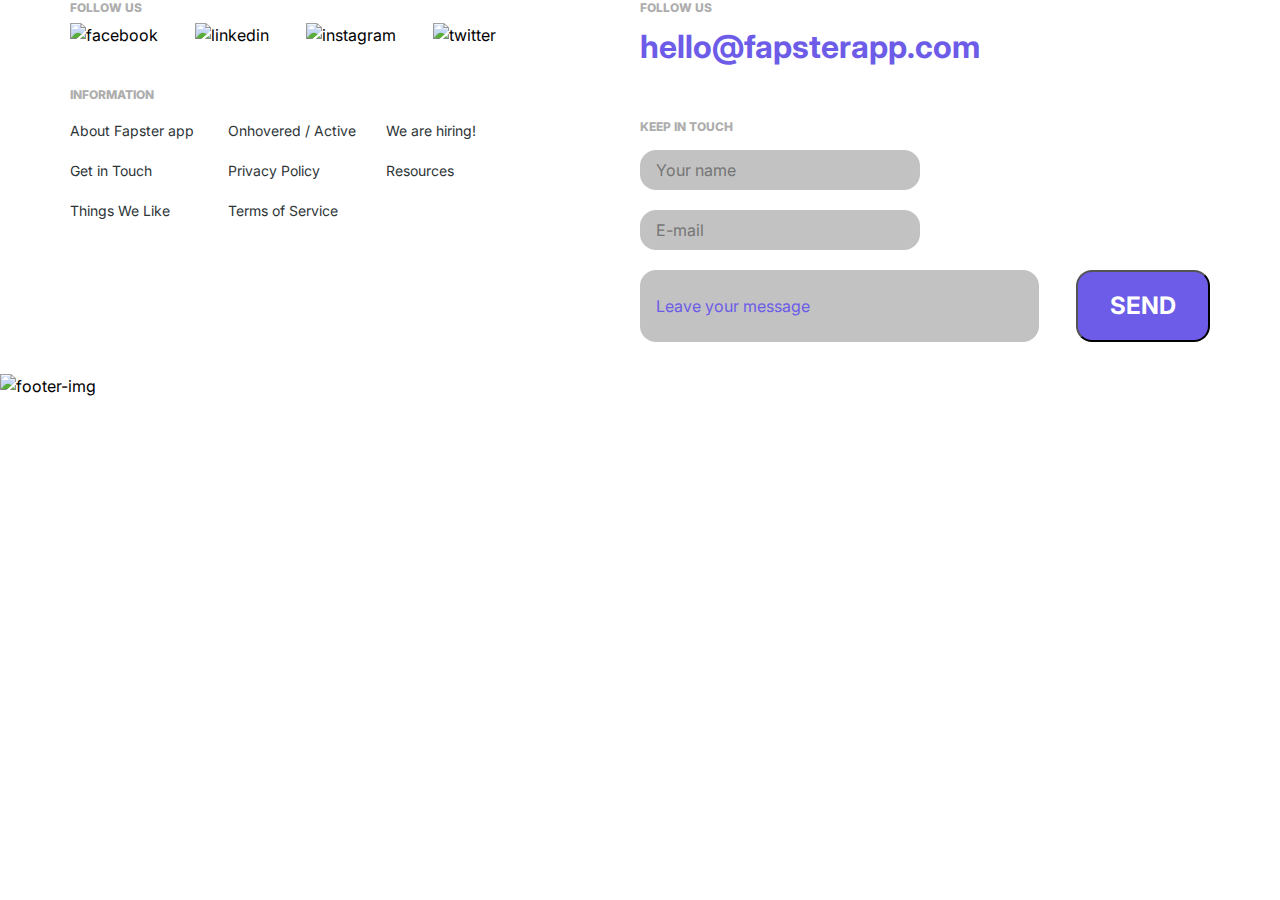
==== index.html @ a00d0e3d "1v-footer" ====
<!DOCTYPE html>
<html lang="en">
<head>
    <link rel="stylesheet" href="./css/style.css">
    <link rel="stylesheet" href="./css/media.css">

    <meta charset="UTF-8">
    <meta http-equiv="X-UA-Compatible" content="IE=edge">
    <meta name="viewport" content="width=device-width, initial-scale=1.0">
    <title>Grid</title>
</head>
<body>
  

    <footer class="footer">
        <div class="container">
            <div class="footer__inner">
                <div class="footer-left">
                    <h3 class="footer-left__title footer-title">follow us</h3>
                    <ul class="footer-left__social-list social-list">
                        <li class="social-list__item">
                            <a href="#" class="social-link">
                                <img src="./img/facebook-foot.png" alt="facebook" class="social-img">
                            </a>
                        </li>
                        <li class="social-list__item">
                            <a href="#" class="social-link">
                                <img src="./img/linkedin-foot.png" alt="linkedin" class="social-img">
                            </a>
                        </li>
                        <li class="social-list__item">
                            <a href="#" class="social-link">
                                <img src="./img/instagram-foot.png" alt="instagram" class="social-img">
                            </a>
                        </li>
                        <li class="social-list__item">
                            <a href="#" class="social-link">
                                <img src="./img/twitter-foot.png" alt="twitter" class="social-img">
                            </a>
                        </li>
                    </ul>
                    <div class="footer-info">
                        <div class="footer-info__title footer-title">information</div>
                        <ul class="footer-info__list info-list">
                            <li class="info-list__item">
                                <a href="" class="info-item__link info-link1">About Fapster app</a>
                            </li>
                            <li class="info-list__item">
                                <a href="#" class="info-item__link info-link2">Onhovered / Active</a>
                            </li>
                            <li class="info-list__item">
                                <a href="#" class="info-item__link info-link3">We are hiring!</a>
                            </li>
                            <li class="info-list__item">
                                <a href="#" class="info-item__link info-link4">Get in Touch</a>
                            </li>
                            <li class="info-list__item">
                                <a href="#" class="info-item__link info-link5">Privacy Policy</a>
                            </li>
                            <li class="info-list__item">
                                <a href="#" class="info-item__link info-link6">Resources</a>
                            </li>
                            <li class="info-list__item">
                                <a href="#" class="info-item__link info-link7">Things We Like</a>
                            </li>
                            <li class="info-list__item">
                                <a href="#" class="info-item__link info-link8">Terms of Service</a>
                            </li>
                        </ul>
                    </div>
                </div>
                <div class="footer-right">
                    <h3 class="footer-right__title footer-title">follow us</h3>
                    <a href="mailto:hello@fapsterapp.com" class="footer-right__link">hello@fapsterapp.com</a>
                    <h3 class="form-title footer-title">keep in touch</h3>
                    <form action="" class="footer-form">
                        <input placeholder="Your name" type="text" name="name-form" id="name-form">
                        <input placeholder="E-mail" type="email" name="email-form" id="email-form">
                        <input class="footer-form__message" placeholder="Leave your message" type="text"
                            name="message-form" id="message-form">
                        <button class="footer-form__btn" type="submit">Send</button>
                    </form>
                </div>
            </div>
        </div>
        <img src="./img/footer-dec.png" alt="footer-img" class="footer-dec">
    </footer>
</body>
</html>
---- css/style.css ----
@import url("../css/normalize.css");
@import url("https://fonts.googleapis.com/css2?family=Inter:wght@400;700;900&display=swap");
@import url("../css/media.css");
input, input:active, input:hover, input:focus {
  background-color: #C2C2C2;
  border: none;
  outline: 0;
  outline-offset: 0;
}

a {
  text-decoration: none;
  color: inherit;
}

body {
  font-family: "Inter", sans-serif;
}

.container {
  max-width: 1170px;
  padding: 0 15px;
  margin: 0 auto;
}

.footer__inner {
  display: flex;
  justify-content: space-between;
}

.footer-title {
  font-weight: 800;
  font-size: 12px;
  line-height: 15px;
  color: #adadad;
  text-transform: uppercase;
  margin-bottom: 8px;
}

.social-list {
  display: flex;
  align-items: center;
  gap: 37px;
}

.footer-info__title {
  margin-top: 40px;
  margin-bottom: 16px;
}

.info-item__link {
  font-weight: 400;
  font-size: 14px;
  line-height: 24px;
  color: #2d3436;
  transition: all 0.3s ease;
}

.info-item__link:hover {
  border-bottom: 1px solid #2d3436;
}

.info-link1,
.info-link2,
.info-link3 {
  grid-area: FirstColumn;
}

.info-link4,
.info-link5,
.info-link6 {
  grid-area: SecondColumn;
}

.info-link7,
.info-link8 {
  grid-area: ThirdColumn;
}

.info-list {
  display: grid;
  max-width: 500px;
  grid-template-columns: repeat(3, 1fr);
  grid-gap: 15px 30px;
  grid-template-areas: "FirstColumn" "SecondColumn" "ThirdColumn" "FirstColumn" "SecondColumn" "ThirdColumn" "FirstColumn" "SecondColumn";
}

.footer-right__link {
  font-weight: 700;
  font-size: 32px;
  line-height: 48px;
  color: #6c5ce7;
}

.form-title {
  margin-top: 48px;
  margin-bottom: 16px;
}

.footer-form {
  display: flex;
  gap: 20px;
  justify-content: space-between;
  max-width: 570px;
  flex-wrap: wrap;
}
.footer-form input {
  padding: 8px 16px;
}
.footer-form input, .footer-form button {
  border-radius: 16px;
}

.footer-form__message, .footer-form__message::placeholder {
  color: #6c5ce7;
}

.footer-form__message {
  width: 70%;
  position: relative;
}

.footer-form__message::after {
  position: absolute;
  content: "";
  top: 0;
  right: 0;
  background: url("../img/message-dec.png");
  width: 40px;
  height: 40px;
  background-position: center;
  background-size: cover;
  background-repeat: no-repeat;
}

.footer-form__btn {
  text-align: center;
  font-weight: 700;
  font-size: 24px;
  line-height: 36px;
  color: #fff;
  padding: 16px 32px;
  background-color: #6c5ce7;
  text-transform: uppercase;
}

.footer-dec {
  width: 100%;
  margin-top: 32px;
}/*# sourceMappingURL=style.css.map */
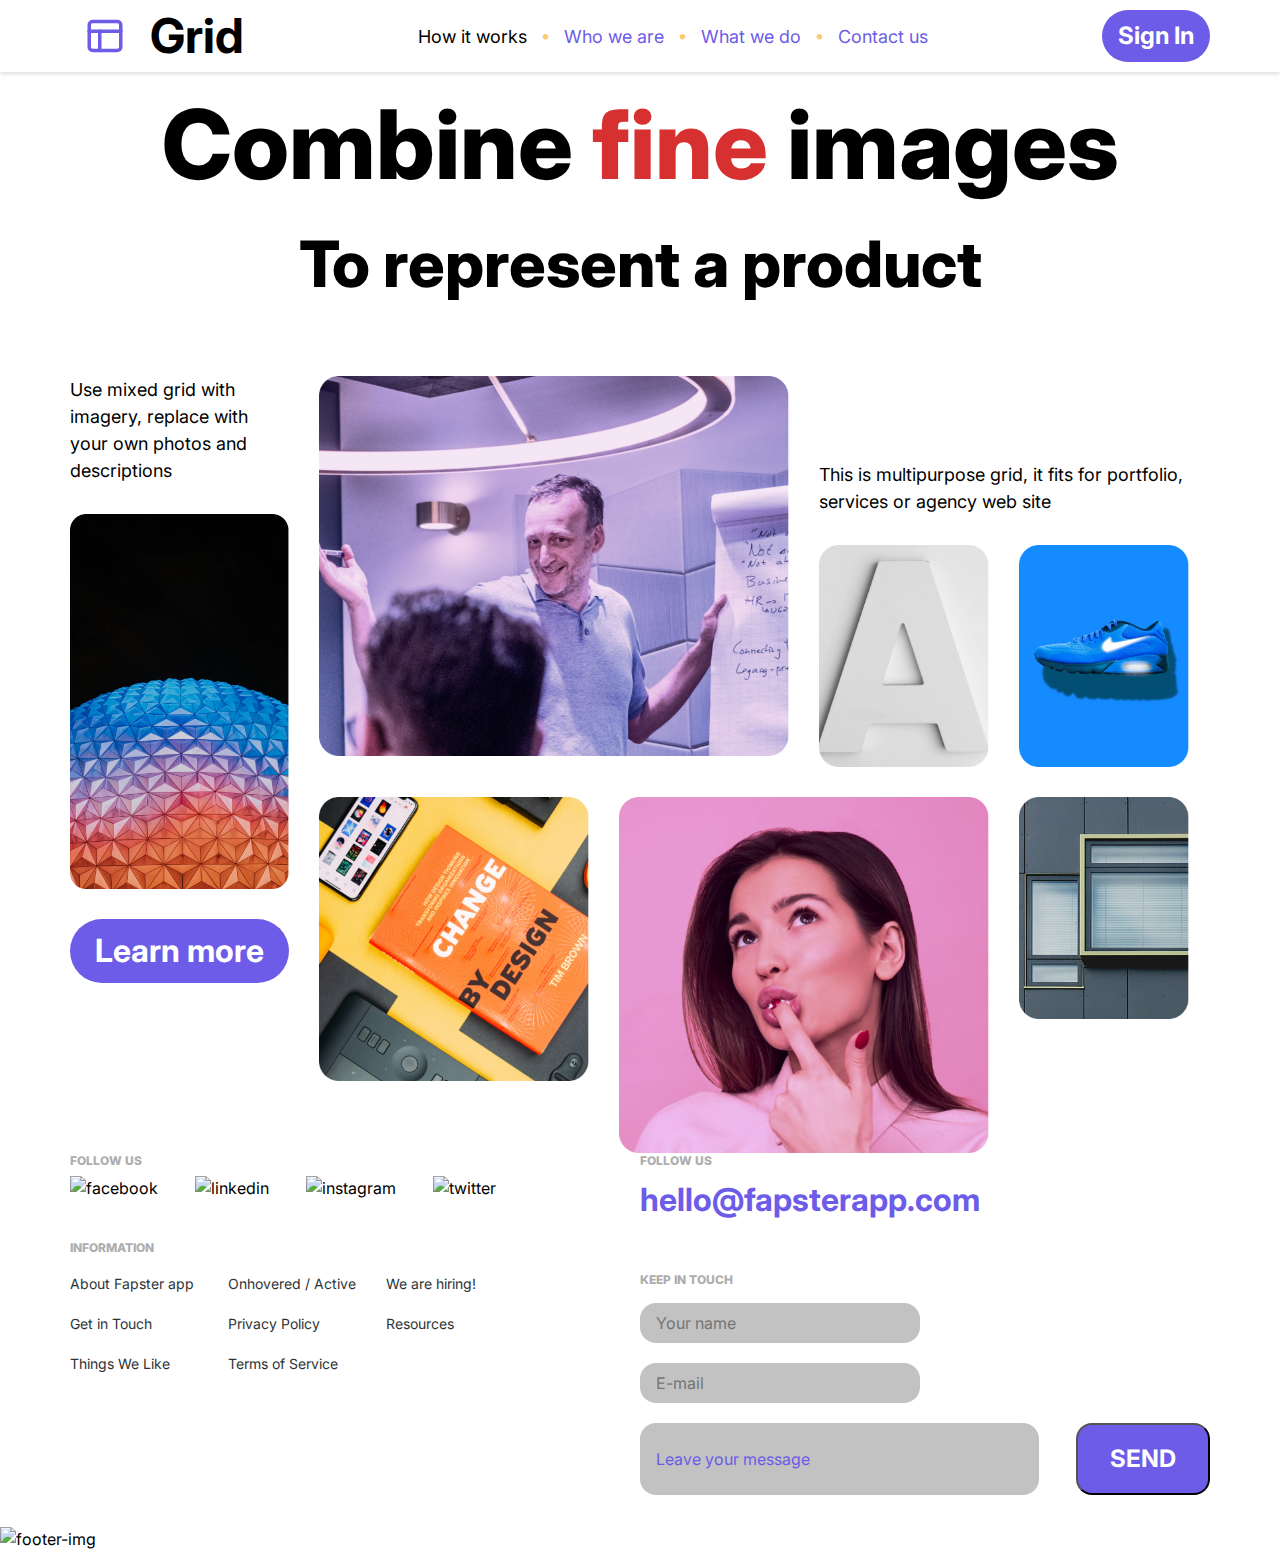
==== commit 63e2c482: "1v-header" ====
--- a/index.html
+++ b/index.html
@@ -1,16 +1,78 @@
 <!DOCTYPE html>
 <html lang="en">
+
 <head>
-    <link rel="stylesheet" href="./css/style.css">
-    <link rel="stylesheet" href="./css/media.css">
+  <meta charset="UTF-8">
+  <meta http-equiv="X-UA-Compatible" content="IE=edge">
+  <meta name="viewport" content="width=device-width, initial-scale=1.0">
+  <link rel="preconnect" href="https://fonts.googleapis.com">
+  <link rel="preconnect" href="https://fonts.gstatic.com" crossorigin>
+  <link href="https://fonts.googleapis.com/css2?family=Inter:wght@400;500;600;700;800&display=swap" rel="stylesheet">
+  <link rel="stylesheet" href="./css/style.css">
+  <title>Aidana/Abdulla/Miras</title>
+</head>
 
-    <meta charset="UTF-8">
-    <meta http-equiv="X-UA-Compatible" content="IE=edge">
-    <meta name="viewport" content="width=device-width, initial-scale=1.0">
-    <title>Grid</title>
-</head>
 <body>
   
+
+  <header class="header">
+    <div class="container">
+      <div class="header__nav">
+        <div class="header__logo"><img src="./images/icon-layout.svg" alt="logo">
+          <div class="header__logo-title">Grid</div>
+        </div>
+        <div class="nav"> <a class="nav-item" href="#" style="color:black">How it works</a> <img
+            src="./images/header.svg" alt=""> <a class="nav-item" href="#">Who we are</a> <img src="./images/header.svg"
+            alt=""> <a class="nav-item" href="#">What we do</a> <img src="./images/header.svg" alt=""> <a
+            class="nav-item" href="#">Contact us</a> </div>
+        <div class="btn"><a class="button" href="#">Sign In</a></div>
+      </div>
+    </div>
+  </header>
+  <div class="content">
+    <div class="container">
+      <div class="content-h">
+        <h1>Combine <span>fine </span> images</h1>
+        <h2>To represent a product</h2>
+      </div>
+      <div class="content-img">
+        <div class="content__block">
+          <div class="content__block-1">
+            <div class="content__block-1-title">Use mixed grid with imagery, replace with your own photos and
+              descriptions
+            </div>
+            <img src="./images/Image.1.png" style="width: 270px;
+       height: 464px;" alt="img/1">
+            <div class="btn"><a class="button" href="#">Learn more</a></div>
+          </div>
+          <div class="content-block-2">
+
+            <div class="content-block-2-twoimg">
+              <img src="./images/Image.2.png" style="width: 470;
+      height: 380px;" alt="">
+              <div class="content-block-2-twoimg-column">
+                <div class="content-block-2-twoimg-title">This is multipurpose grid, it fits for portfolio, services or
+                  agency web site</div>
+                <div class="content-block-2-twoimg-row">
+                  <img src="./images/Image.3.png" style="width: 170px;height: 222px;" alt="img/3">
+                  <img src="./images/Image.4.png" style="width: 170px;height: 222px;" alt="img/4">
+                </div>
+
+              </div>
+
+            </div>
+            <div class="content-block-2-3img">
+              <img src="./images/img-5.png" style="width: 270px; height: 284px;" alt="img/5">
+              <img src="./images/Image.girl.png" style="width: 370px; height: 356px;" alt="img/girl">
+              <img src="./images/Image.end.png" style="width: 170px;height: 222px;" alt="img/end">
+            </div>
+
+          </div>
+        </div>
+      </div>
+
+    </div>
+  </div>
 
     <footer class="footer">
         <div class="container">
@@ -85,5 +147,10 @@
         </div>
         <img src="./img/footer-dec.png" alt="footer-img" class="footer-dec">
     </footer>
+ 
+
+
+
 </body>
+
 </html>--- a/css/style.css
+++ b/css/style.css
@@ -54,6 +54,143 @@
   line-height: 24px;
   color: #2d3436;
   transition: all 0.3s ease;
+}
+
+* {
+  margin: 0;
+  padding: 0;
+  box-sizing: border-box;
+}
+
+
+
+.header {
+  box-shadow: 0px 4px 8px 0px rgba(38, 50, 56, 0.08);
+  box-shadow: 0px 2px 4px 0px rgba(38, 50, 56, 0.16);
+}
+
+.header__nav {
+  display: flex;
+  align-items: center;
+  justify-content: space-between;
+}
+.header__nav .header__logo {
+  display: flex;
+  gap: 10px;
+}
+.header__nav .header__logo .header__logo-title {
+  font-family: Inter;
+  font-weight: 700;
+  font-size: 48px;
+}
+.header__nav .nav {
+  display: flex;
+  margin-left: 86px;
+}
+.header__nav .nav a {
+  text-decoration: none;
+  color: rgb(108, 92, 231);
+  padding-left: 15px;
+  padding-right: 15px;
+  font-family: Inter;
+  font-weight: 400;
+  font-size: 18px;
+  align-items: center;
+}
+.header__nav .btn {
+  padding: 8px 16px;
+  background-color: rgb(108, 92, 231);
+  border-radius: 999px;
+  margin-left: 86px;
+}
+.header__nav .btn .button {
+  font-family: Inter;
+  font-weight: 700;
+  font-size: 24px;
+  color: white;
+  text-decoration: none;
+}
+
+.content .content-h h1 {
+  font-family: Inter;
+  font-weight: 800;
+  font-size: 96px;
+  text-align: center;
+}
+.content span {
+  font-family: Inter;
+  font-weight: 800;
+  font-size: 96px;
+  text-align: center;
+  color: rgb(214, 48, 49);
+}
+.content .content-h h2 {
+  font-family: Inter;
+  font-weight: 800;
+  font-size: 64px;
+  text-align: center;
+}
+.content .content__block {
+  display: flex;
+  margin-top: 64px;
+  gap: 30px;
+}
+.content .content__block-1 {
+  display: flex;
+  gap: 30px;
+  height: 96px;
+  width: 270px;
+  left: 135px;
+  top: 440px;
+  border-radius: nullpx;
+  flex-direction: column;
+}
+.content .content__block-1 .content__block-1-title {
+  font-family: Inter;
+  font-weight: 400;
+  font-size: 18px;
+}
+.content .content__block-1 .btn {
+  padding: 8px 16px;
+  background-color: rgb(108, 92, 231);
+  border-radius: 999px;
+  text-align: center;
+}
+.content .content__block-1 .btn .button {
+  font-family: Inter;
+  font-weight: 700;
+  font-size: 32px;
+  color: white;
+  text-decoration: none;
+}
+
+.content-block-2 {
+  display: flex;
+  gap: 30px;
+  flex-direction: column;
+}
+.content-block-2 .content-block-2-twoimg {
+  display: flex;
+  gap: 30px;
+}
+.content-block-2 .content-block-2-twoimg .content-block-2-twoimg-column {
+  margin-top: 85px;
+  display: flex;
+  flex-direction: column;
+  gap: 30px;
+}
+.content-block-2 .content-block-2-twoimg .content-block-2-twoimg-row {
+  display: flex;
+  gap: 30px;
+}
+.content-block-2 .content-block-2-twoimg-title {
+  font-family: Inter;
+  font-weight: 400;
+  font-size: 18px;
+}
+.content-block-2 .content-block-2-3img {
+  display: flex;
+  gap: 30px;
 }
 
 .info-item__link:hover {
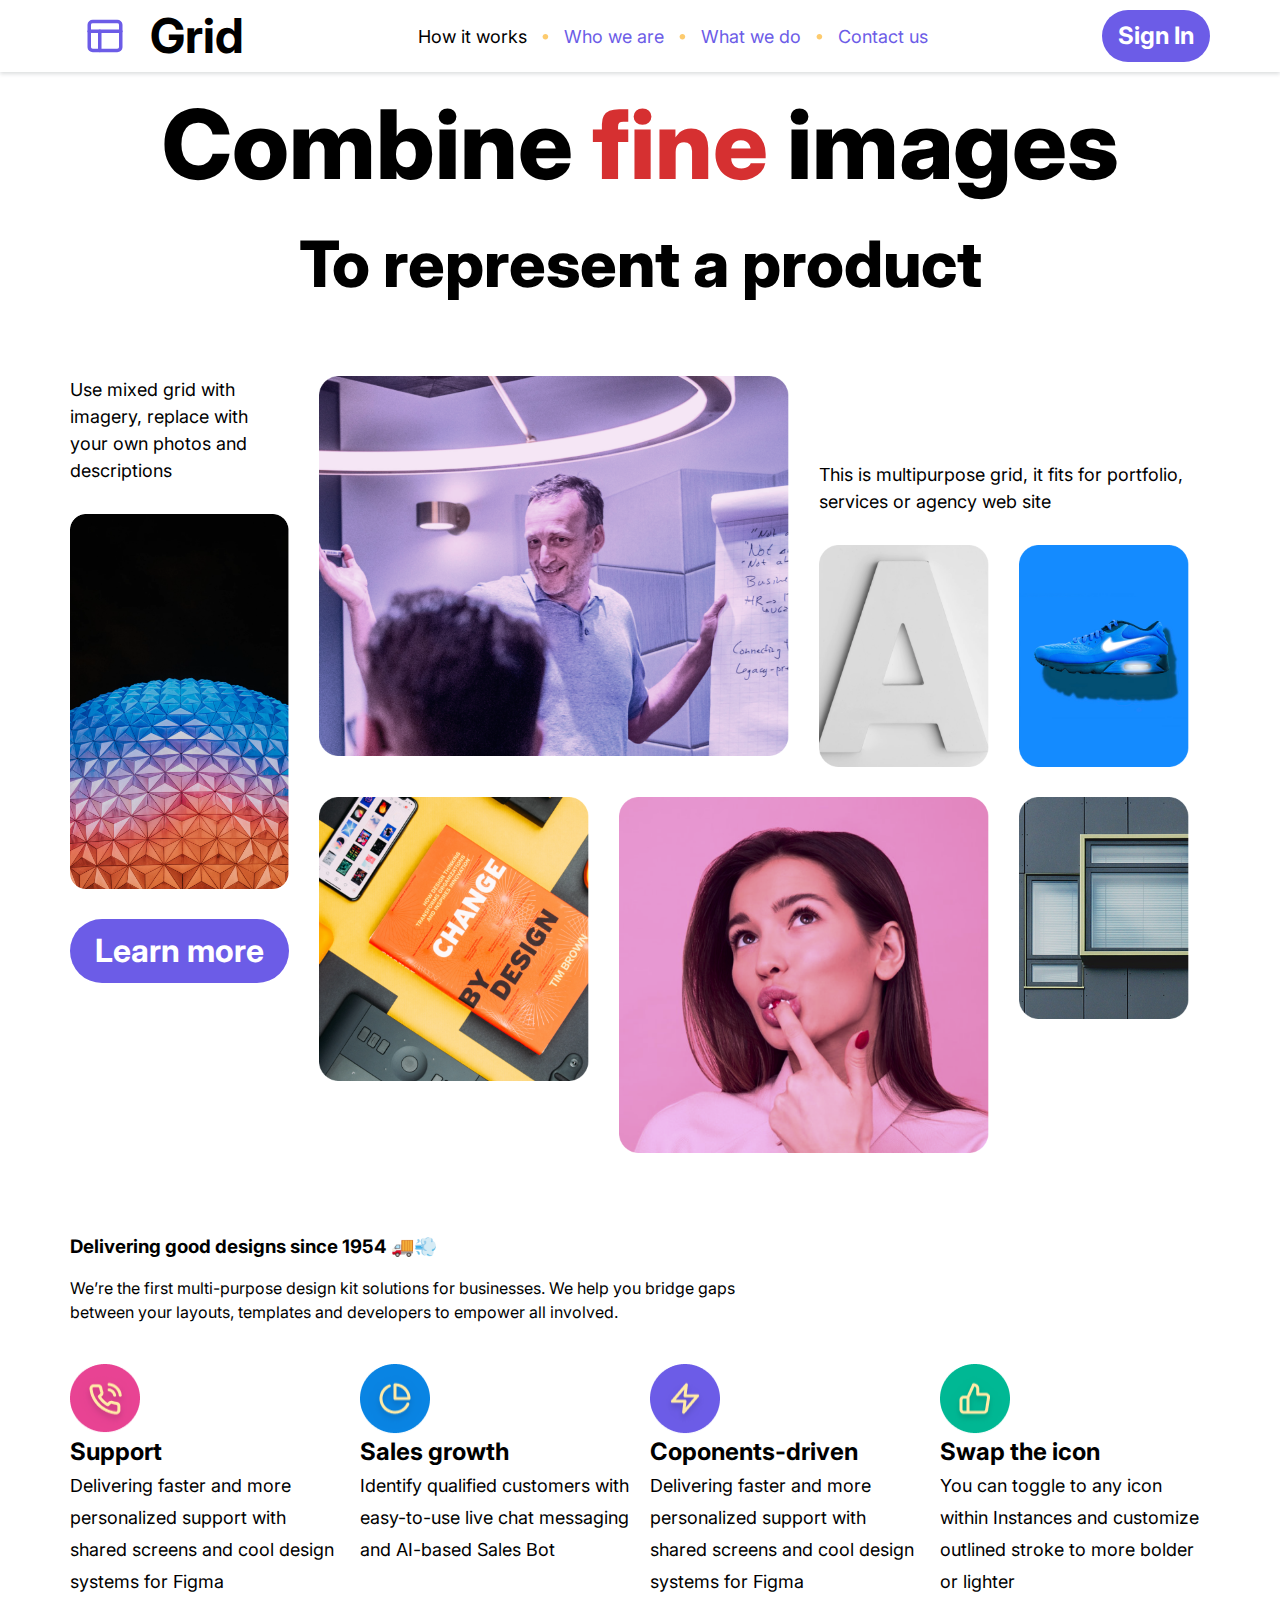
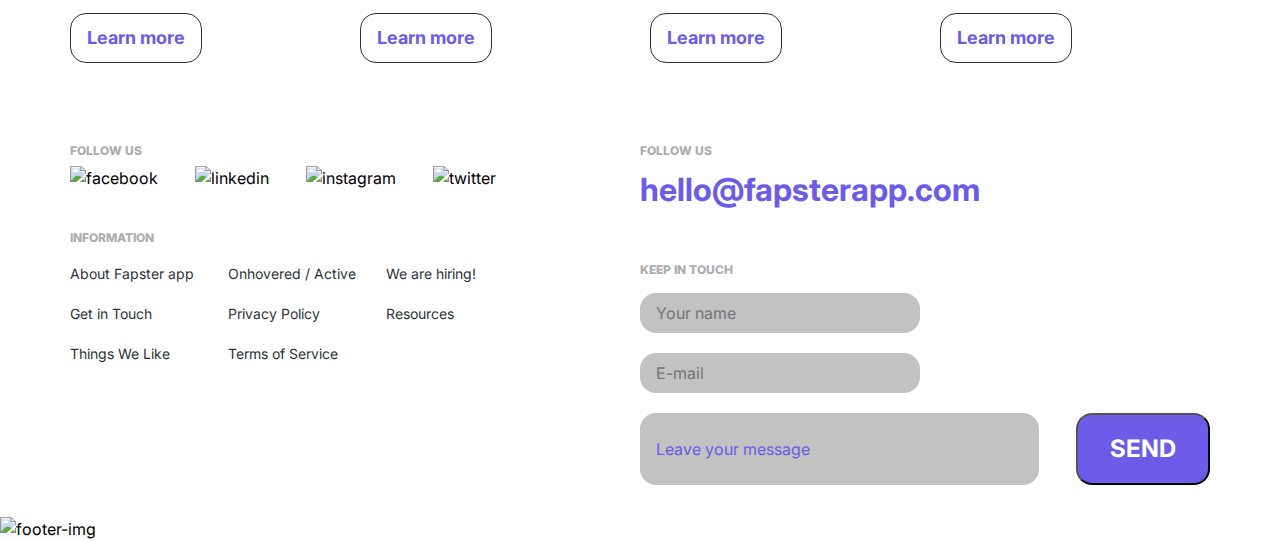
==== commit 3e2e7908: "1v-deliver-html" ====
--- a/index.html
+++ b/index.html
@@ -13,7 +13,7 @@
 </head>
 
 <body>
-  
+
 
   <header class="header">
     <div class="container">
@@ -74,80 +74,129 @@
     </div>
   </div>
 
-    <footer class="footer">
-        <div class="container">
-            <div class="footer__inner">
-                <div class="footer-left">
-                    <h3 class="footer-left__title footer-title">follow us</h3>
-                    <ul class="footer-left__social-list social-list">
-                        <li class="social-list__item">
-                            <a href="#" class="social-link">
-                                <img src="./img/facebook-foot.png" alt="facebook" class="social-img">
-                            </a>
-                        </li>
-                        <li class="social-list__item">
-                            <a href="#" class="social-link">
-                                <img src="./img/linkedin-foot.png" alt="linkedin" class="social-img">
-                            </a>
-                        </li>
-                        <li class="social-list__item">
-                            <a href="#" class="social-link">
-                                <img src="./img/instagram-foot.png" alt="instagram" class="social-img">
-                            </a>
-                        </li>
-                        <li class="social-list__item">
-                            <a href="#" class="social-link">
-                                <img src="./img/twitter-foot.png" alt="twitter" class="social-img">
-                            </a>
-                        </li>
-                    </ul>
-                    <div class="footer-info">
-                        <div class="footer-info__title footer-title">information</div>
-                        <ul class="footer-info__list info-list">
-                            <li class="info-list__item">
-                                <a href="" class="info-item__link info-link1">About Fapster app</a>
-                            </li>
-                            <li class="info-list__item">
-                                <a href="#" class="info-item__link info-link2">Onhovered / Active</a>
-                            </li>
-                            <li class="info-list__item">
-                                <a href="#" class="info-item__link info-link3">We are hiring!</a>
-                            </li>
-                            <li class="info-list__item">
-                                <a href="#" class="info-item__link info-link4">Get in Touch</a>
-                            </li>
-                            <li class="info-list__item">
-                                <a href="#" class="info-item__link info-link5">Privacy Policy</a>
-                            </li>
-                            <li class="info-list__item">
-                                <a href="#" class="info-item__link info-link6">Resources</a>
-                            </li>
-                            <li class="info-list__item">
-                                <a href="#" class="info-item__link info-link7">Things We Like</a>
-                            </li>
-                            <li class="info-list__item">
-                                <a href="#" class="info-item__link info-link8">Terms of Service</a>
-                            </li>
-                        </ul>
-                    </div>
-                </div>
-                <div class="footer-right">
-                    <h3 class="footer-right__title footer-title">follow us</h3>
-                    <a href="mailto:hello@fapsterapp.com" class="footer-right__link">hello@fapsterapp.com</a>
-                    <h3 class="form-title footer-title">keep in touch</h3>
-                    <form action="" class="footer-form">
-                        <input placeholder="Your name" type="text" name="name-form" id="name-form">
-                        <input placeholder="E-mail" type="email" name="email-form" id="email-form">
-                        <input class="footer-form__message" placeholder="Leave your message" type="text"
-                            name="message-form" id="message-form">
-                        <button class="footer-form__btn" type="submit">Send</button>
-                    </form>
-                </div>
-            </div>
-        </div>
-        <img src="./img/footer-dec.png" alt="footer-img" class="footer-dec">
-    </footer>
- 
+  <section class="deliver">
+    <div class="container">
+      <div class="deliver__text">
+        <h3 class="deliver__text-title">Delivering good designs since 1954 🚚💨</h3>
+        <p class="deliver__text-desc">We’re the first multi-purpose design kit solutions for businesses. We help you
+          bridge
+          gaps between your layouts, templates and developers to empower all involved.</p>
+      </div>
+      <ul class="deliver__list">
+        <li class="deliver__list-item">
+          <div>
+            <img src="./images/deliver-img-1.png" alt="deliver-1" class="deliver-item__img">
+            <h4 class="deliver-item__title">Support</h4>
+            <p class="deliver-item__text">Delivering faster and more personalized support with shared screens and cool
+              design systems for Figma</p>
+          </div>
+          <a href="" class="deliver-item__btn">Learn more</a>
+        </li>
+        <li class="deliver__list-item">
+          <div>
+            <img src="./images/deliver-img-2.png" alt="deliver-2" class="deliver-item__img">
+            <h4 class="deliver-item__title">Sales growth</h4>
+            <p class="deliver-item__text">Identify qualified customers with easy-to-use live chat messaging and AI-based
+              Sales Bot</p>
+          </div>
+          <a href="" class="deliver-item__btn">Learn more</a>
+        </li>
+        <li class="deliver__list-item">
+          <div>
+            <img src="./images/deliver-img-3.png" alt="deliver-3" class="deliver-item__img">
+            <h4 class="deliver-item__title">Coponents-driven</h4>
+            <p class="deliver-item__text">Delivering faster and more personalized support with shared screens and cool
+              design systems for Figma</p>
+          </div>
+          <a href="" class="deliver-item__btn">Learn more</a>
+        </li>
+        <li class="deliver__list-item">
+          <div>
+            <img src="./images/deliver-img-4.png" alt="deliver-4" class="deliver-item__img">
+            <h4 class="deliver-item__title">Swap the icon</h4>
+            <p class="deliver-item__text">You can toggle to any icon within Instances and customize outlined stroke to
+              more bolder or lighter</p>
+          </div>
+          <a href="" class="deliver-item__btn">Learn more</a>
+        </li>
+      </ul>
+    </div>
+  </section>
+
+  <footer class="footer">
+    <div class="container">
+      <div class="footer__inner">
+        <div class="footer-left">
+          <h3 class="footer-left__title footer-title">follow us</h3>
+          <ul class="footer-left__social-list social-list">
+            <li class="social-list__item">
+              <a href="#" class="social-link">
+                <img src="./img/facebook-foot.png" alt="facebook" class="social-img">
+              </a>
+            </li>
+            <li class="social-list__item">
+              <a href="#" class="social-link">
+                <img src="./img/linkedin-foot.png" alt="linkedin" class="social-img">
+              </a>
+            </li>
+            <li class="social-list__item">
+              <a href="#" class="social-link">
+                <img src="./img/instagram-foot.png" alt="instagram" class="social-img">
+              </a>
+            </li>
+            <li class="social-list__item">
+              <a href="#" class="social-link">
+                <img src="./img/twitter-foot.png" alt="twitter" class="social-img">
+              </a>
+            </li>
+          </ul>
+          <div class="footer-info">
+            <div class="footer-info__title footer-title">information</div>
+            <ul class="footer-info__list info-list">
+              <li class="info-list__item">
+                <a href="" class="info-item__link info-link1">About Fapster app</a>
+              </li>
+              <li class="info-list__item">
+                <a href="#" class="info-item__link info-link2">Onhovered / Active</a>
+              </li>
+              <li class="info-list__item">
+                <a href="#" class="info-item__link info-link3">We are hiring!</a>
+              </li>
+              <li class="info-list__item">
+                <a href="#" class="info-item__link info-link4">Get in Touch</a>
+              </li>
+              <li class="info-list__item">
+                <a href="#" class="info-item__link info-link5">Privacy Policy</a>
+              </li>
+              <li class="info-list__item">
+                <a href="#" class="info-item__link info-link6">Resources</a>
+              </li>
+              <li class="info-list__item">
+                <a href="#" class="info-item__link info-link7">Things We Like</a>
+              </li>
+              <li class="info-list__item">
+                <a href="#" class="info-item__link info-link8">Terms of Service</a>
+              </li>
+            </ul>
+          </div>
+        </div>
+        <div class="footer-right">
+          <h3 class="footer-right__title footer-title">follow us</h3>
+          <a href="mailto:hello@fapsterapp.com" class="footer-right__link">hello@fapsterapp.com</a>
+          <h3 class="form-title footer-title">keep in touch</h3>
+          <form action="" class="footer-form">
+            <input placeholder="Your name" type="text" name="name-form" id="name-form">
+            <input placeholder="E-mail" type="email" name="email-form" id="email-form">
+            <input class="footer-form__message" placeholder="Leave your message" type="text" name="message-form"
+              id="message-form">
+            <button class="footer-form__btn" type="submit">Send</button>
+          </form>
+        </div>
+      </div>
+    </div>
+    <img src="./img/footer-dec.png" alt="footer-img" class="footer-dec">
+  </footer>
+
 
 
 
--- a/css/style.css
+++ b/css/style.css
@@ -192,6 +192,67 @@
   display: flex;
   gap: 30px;
 }
+
+.deliver {
+  padding: 80px 0;
+}
+
+.deliver__text-desc {
+  margin-top: 15px;
+  margin-bottom: 40px;
+  max-width: 675px;
+}
+
+.deliver__list {
+  display: flex;
+  gap: 20px;
+  flex-wrap: wrap;
+}
+
+.deliver__list-item {
+  display: flex;
+  justify-content: space-between;
+  flex-direction: column;
+  gap: 15px;
+  max-width: 270px;
+}
+.deliver__list-item .deliver-item__btn {
+  align-self: flex-start;
+}
+
+.deliver-item__img {
+  width: 70px;
+  height: 70px;
+}
+
+.deliver-item__title {
+  font-weight: 700;
+  font-size: 24px;
+  line-height: 36px;
+}
+
+.deliver-item__text {
+  font-weight: 400;
+  font-size: 18px;
+  line-height: 32px;
+}
+
+.deliver-item__btn {
+  text-align: center;
+  padding: 8px 16px;
+  font-weight: 700;
+  font-size: 18px;
+  line-height: 32px;
+  border: 1px solid #2d3436;
+  border-radius: 16px;
+  color: #6c5ce7;
+  transition: all 1s ease;
+}
+.deliver-item__btn:hover {
+  background-color: #6c5ce7;
+  color: #fff;
+}
+
 
 .info-item__link:hover {
   border-bottom: 1px solid #2d3436;
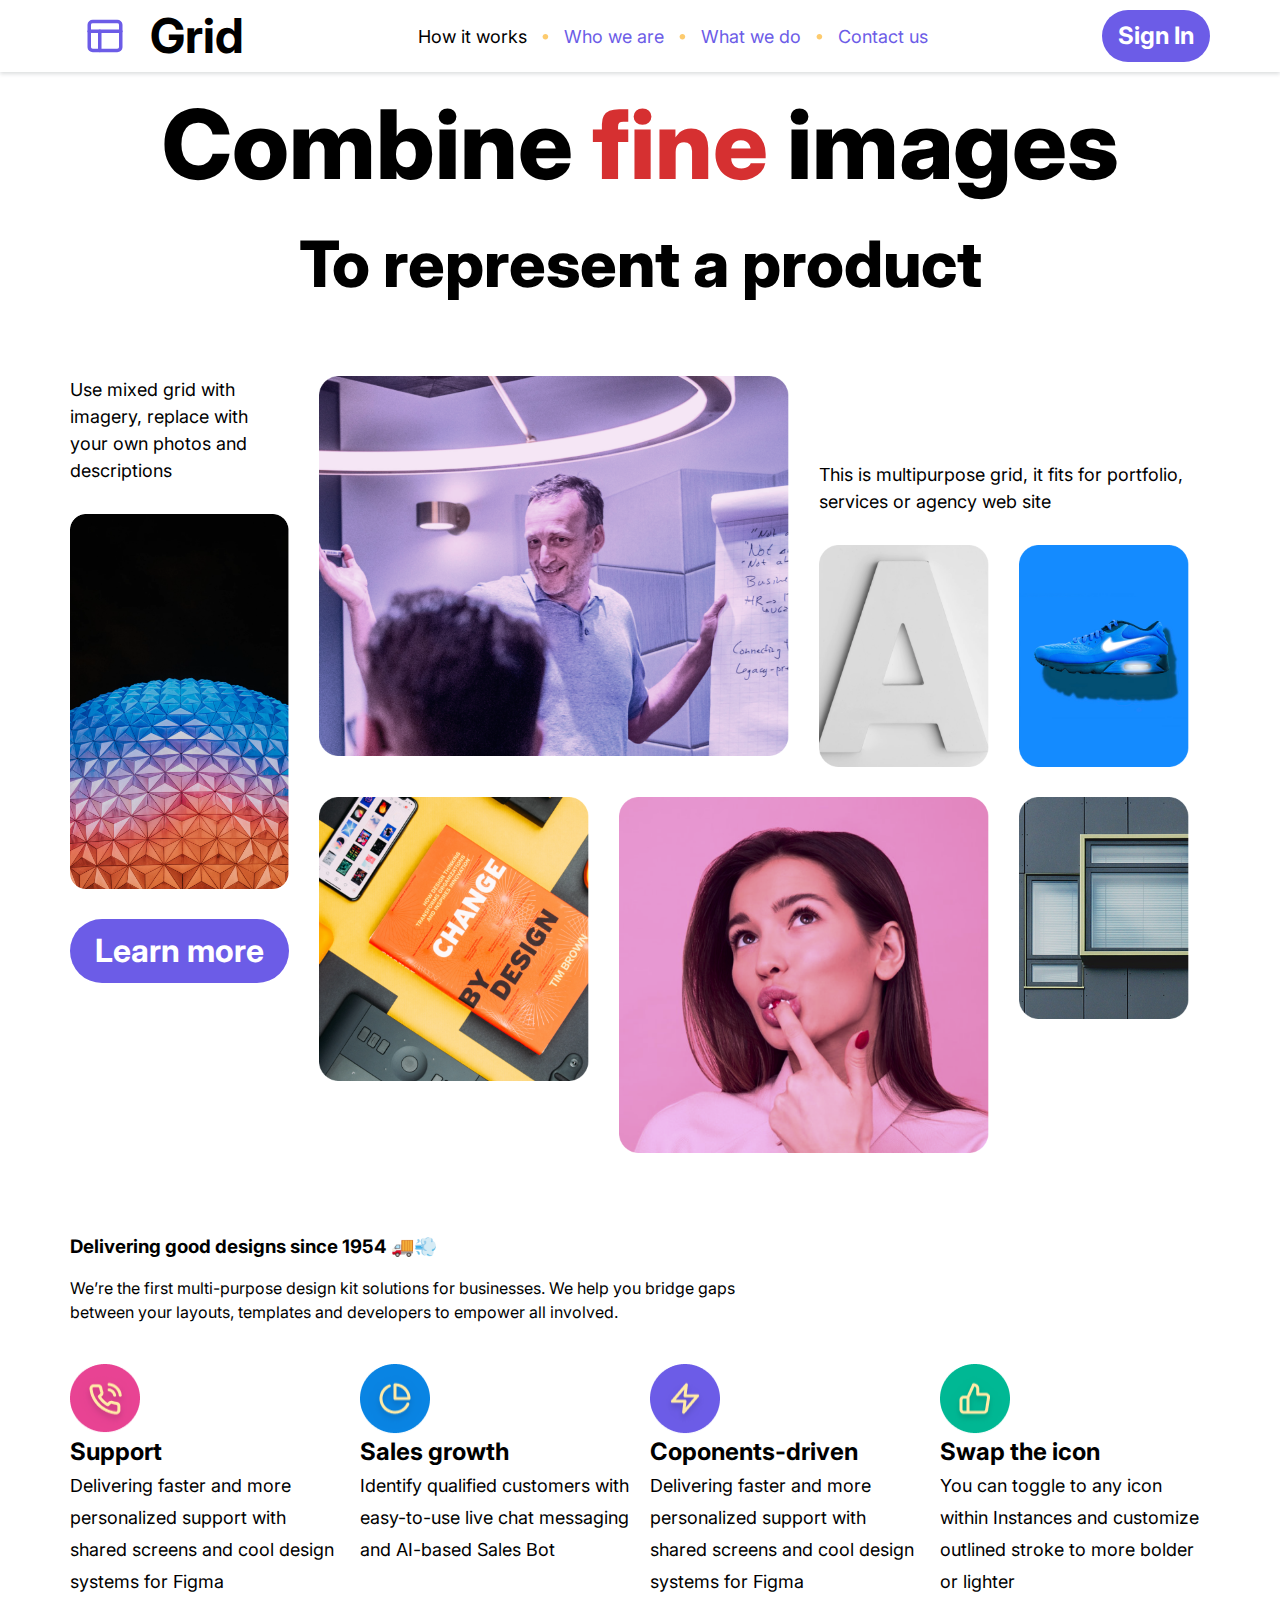
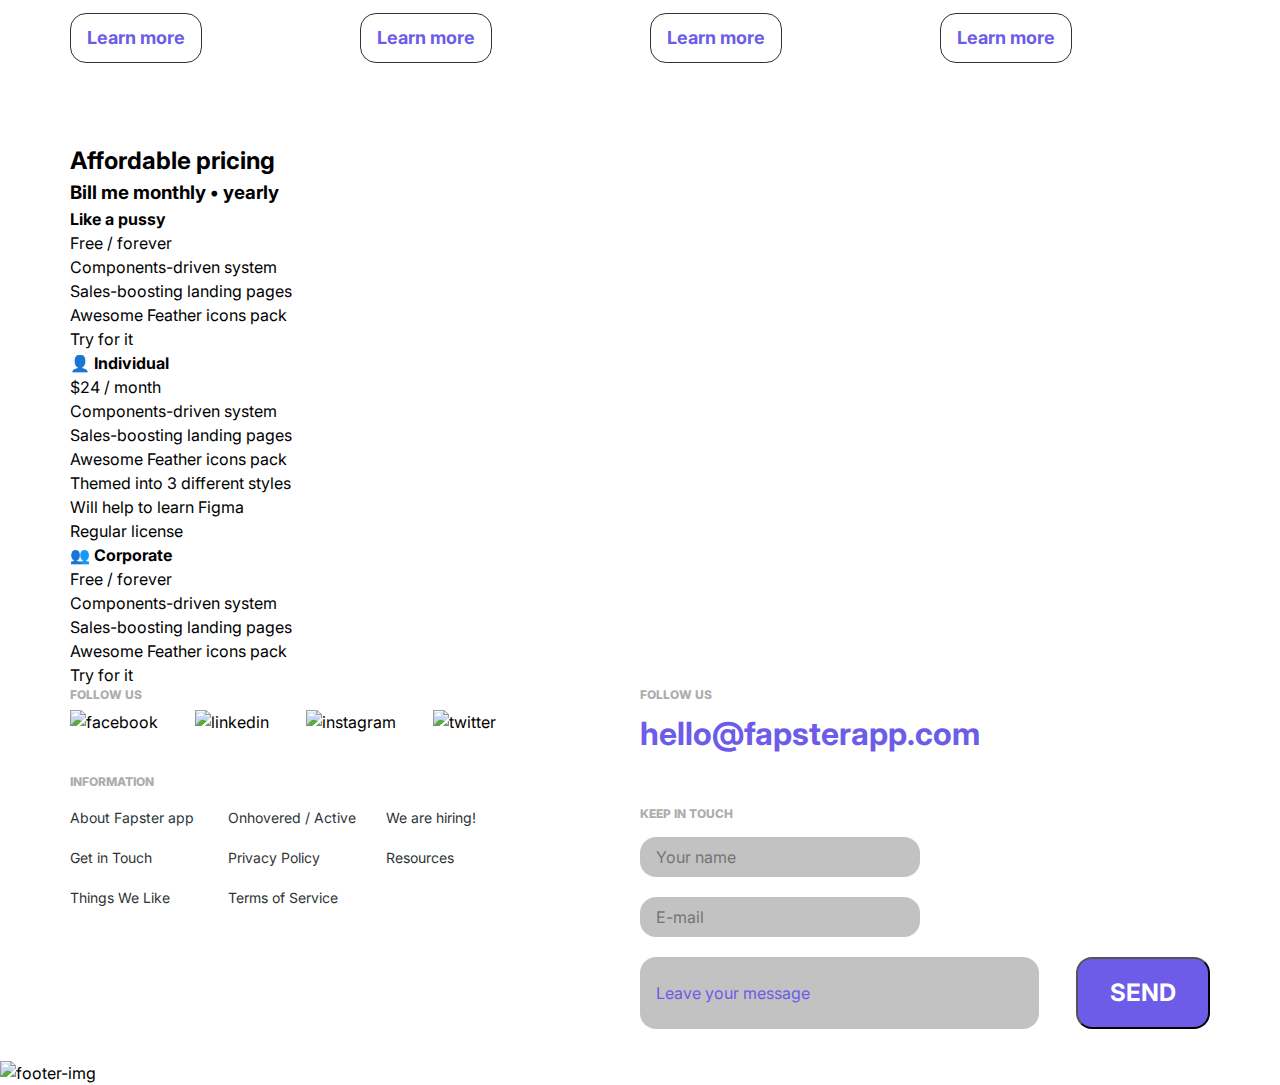
==== commit 9265d080: "1v-pricing-html" ====
--- a/index.html
+++ b/index.html
@@ -9,7 +9,8 @@
   <link rel="preconnect" href="https://fonts.gstatic.com" crossorigin>
   <link href="https://fonts.googleapis.com/css2?family=Inter:wght@400;500;600;700;800&display=swap" rel="stylesheet">
   <link rel="stylesheet" href="./css/style.css">
-  <title>Aidana/Abdulla/Miras</title>
+  <link rel="stylesheet" href="./css/media.css">
+  <title>Aidana/Abdulla</title>
 </head>
 
 <body>
@@ -122,6 +123,58 @@
       </ul>
     </div>
   </section>
+
+  <section class="price">
+    <div class="container">
+       <div class="price-text">
+            <h2 class="price-text__title">Affordable pricing</h2>
+            <h3 class="price-text__subtitle">Bill me <span>monthly</span> • yearly</h3>
+       </div>
+        <ul class="price__list">
+            <li class="price__list-item price-item">
+             <div>
+                    <h4 class="price-item__title">Like a pussy</h4>
+                    <p class="price-item__subtitle">Free / <span>forever</span></p>
+                    <ul class="price-item__advantages price-advantages">
+                        <li class="price-advantages__item">Components-driven system</li>
+                        <li class="price-advantages__item">Sales-boosting landing pages</li>
+                        <li class="price-advantages__item">Awesome Feather icons pack</li>
+                    </ul>
+             </div>
+                <a href="#" class="price-item__btn price-btn-1">Try for it</a>
+            </li>
+
+            <li class="price__list-item price-item price-item-2" >
+                <div>
+                    <h4 class="price-item__title">👤 Individual</h4>
+                <p class="price-item__subtitle">$24 / <span>month</span></p>
+                <ul class="price-item__advantages price-advantages">
+                    <li class="price-advantages__item price-advantages__item-2">Components-driven system</li>
+                    <li class="price-advantages__item price-advantages__item-2">Sales-boosting landing pages</li>
+                    <li class="price-advantages__item price-advantages__item-2">Awesome Feather icons pack</li>
+                    <li class="price-advantages__item price-advantages__item-2">Themed into 3 different styles</li>
+                    <li class="price-advantages__item price-advantages__item-2">Will help to learn Figma</li>
+                </ul>
+                </div>
+                <a href="#" class="price-item__btn price-btn-2">Regular license</a>
+            </li>
+
+            <li class="price__list-item price-item">
+                <div>
+                    <h4 class="price-item__title">👥 Corporate</h4>
+                    <p class="price-item__subtitle">Free / <span>forever</span></p>
+                    <ul class="price-item__advantages price-advantages">
+                        <li class="price-advantages__item price-advantages__item-3">Components-driven system</li>
+                        <li class="price-advantages__item price-advantages__item-3">Sales-boosting landing pages</li>
+                        <li class="price-advantages__item price-advantages__item-3">Awesome Feather icons pack</li>
+                    </ul>
+                </div>
+                <a href="#" class="price-item__btn price-btn-3">Try for it</a>
+            </li>
+        </ul>
+    </div>
+</section>
+
 
   <footer class="footer">
     <div class="container">
--- a/css/media.css
+++ b/css/media.css
@@ -0,0 +1,89 @@
+@media (max-width: 990px) {
+    .info-list {
+        grid-gap: 15px 10px;
+    }
+    .footer-form {
+        gap: 15px;
+        max-width: 525px;
+    }
+    .footer-form input {
+        padding: 8px 15px;
+    }
+    .deliver__list {
+        justify-content: center;
+        gap: 30px;
+    }
+}
+
+@media (max-width: 898px) {
+    .footer-form__message {
+        width: auto;
+    }
+    .footer-form {
+        max-width: 420px;
+    }
+}
+@media (max-width: 767px) {
+    .footer-form {
+        max-width: 377px;
+        justify-content: center;
+    }
+    .info-list {
+        grid-gap: 10px 5px;
+    }
+    .footer-right__link {
+        font-size: 26px;
+    }
+    .form-title {
+        text-align: center;
+    }
+    .footer-form__message {
+        width: 100%;
+    }
+}
+
+@media (max-width: 480px) {
+    .social-list {
+        justify-content: center;
+    }
+    .info-list {
+        text-align: center;
+        grid-template-columns: repeat(2, 1fr);
+        grid-template-areas:
+            "FirstColumn" "SecondColumn"
+            "FirstColumn" "SecondColumn"
+            "FirstColumn" "SecondColumn"
+            "ThirdColumn" "ThirdColumn";
+    }
+
+    .footer__inner {
+        flex-direction: column;
+    }
+    .footer-left__title,
+    .footer-right__title,
+    .footer-info__title {
+        text-align: center;
+    }
+    .footer-info__title {
+        margin-top: 25px;
+    }
+    .footer-right {
+        display: flex;
+        flex-direction: column;
+        align-items: center;
+    }
+    .footer-right__title {
+        margin-top: 40px;
+    }
+    .footer-right__link {
+        display: flex;
+        justify-content: center;
+    }
+    .form-title {
+        margin-top: 25px;
+    }
+    .footer-form {
+        flex-direction: column;
+        justify-content: center;
+    }
+}
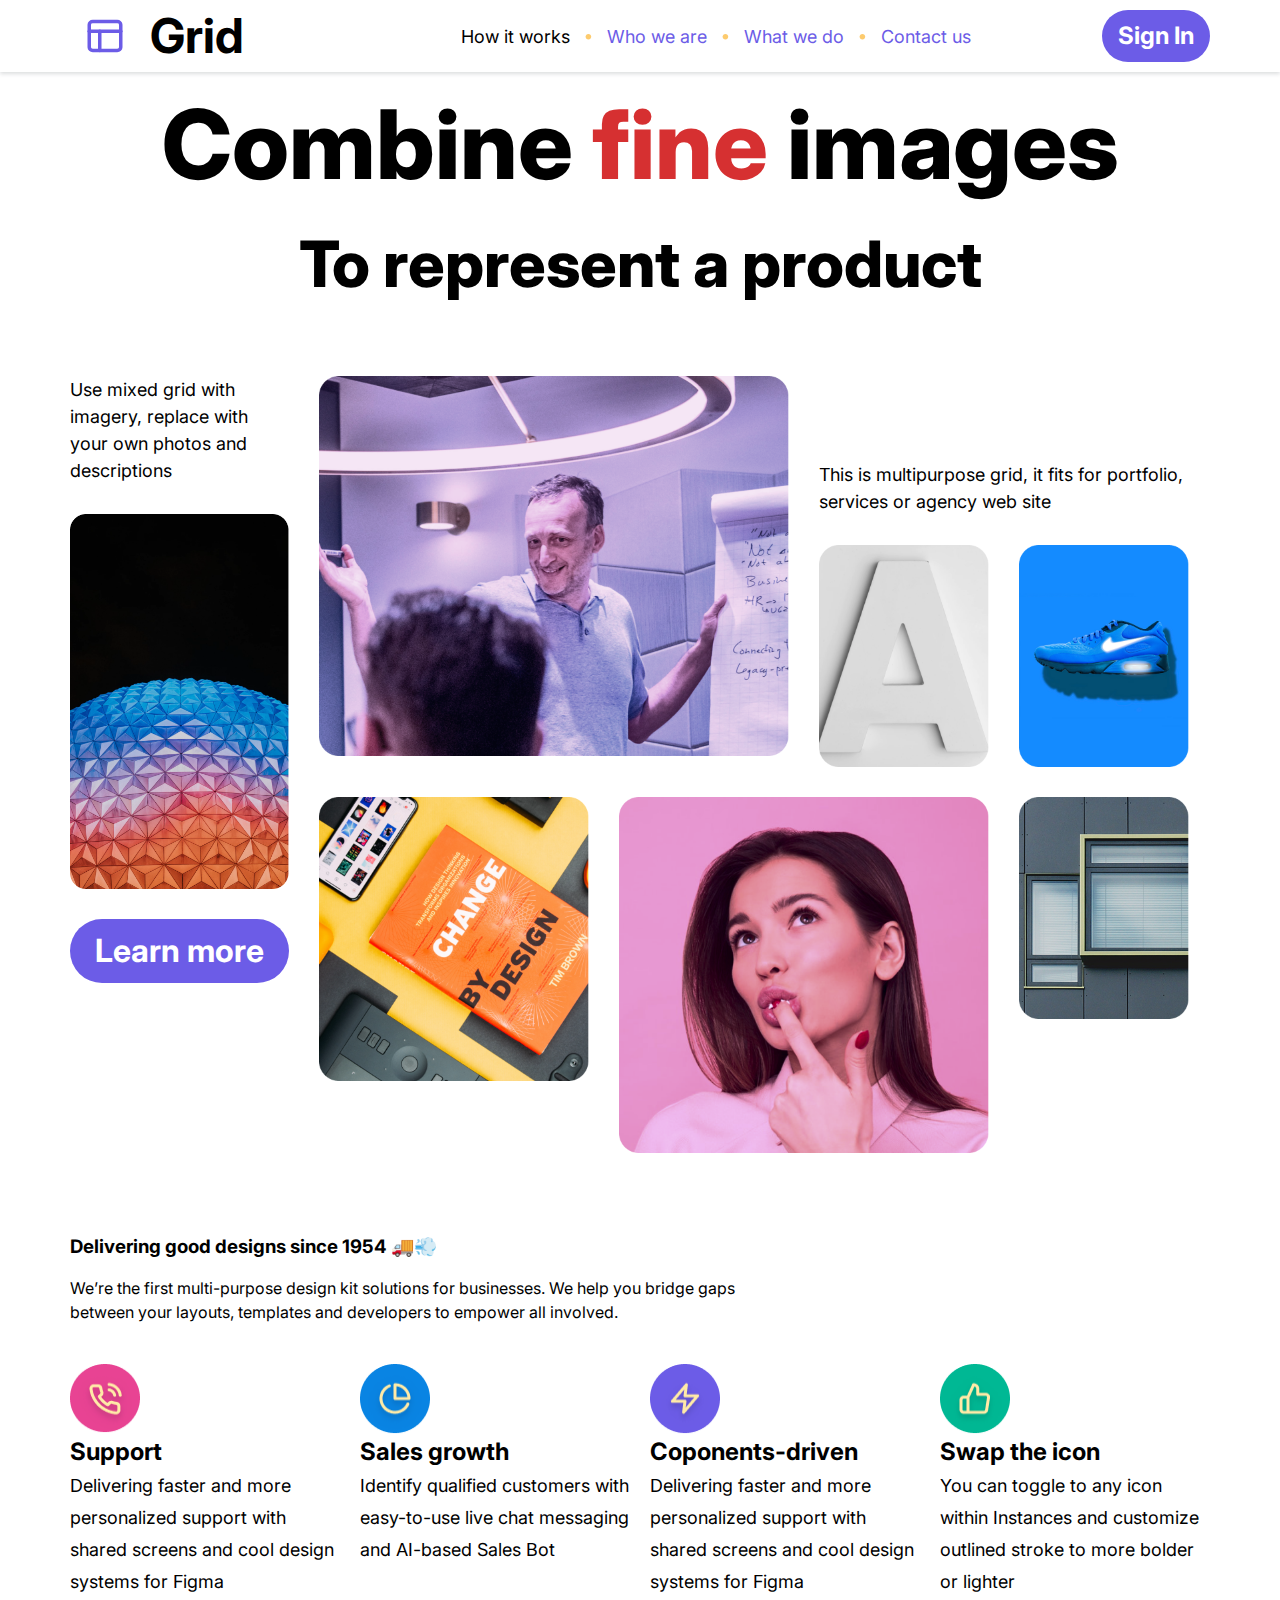
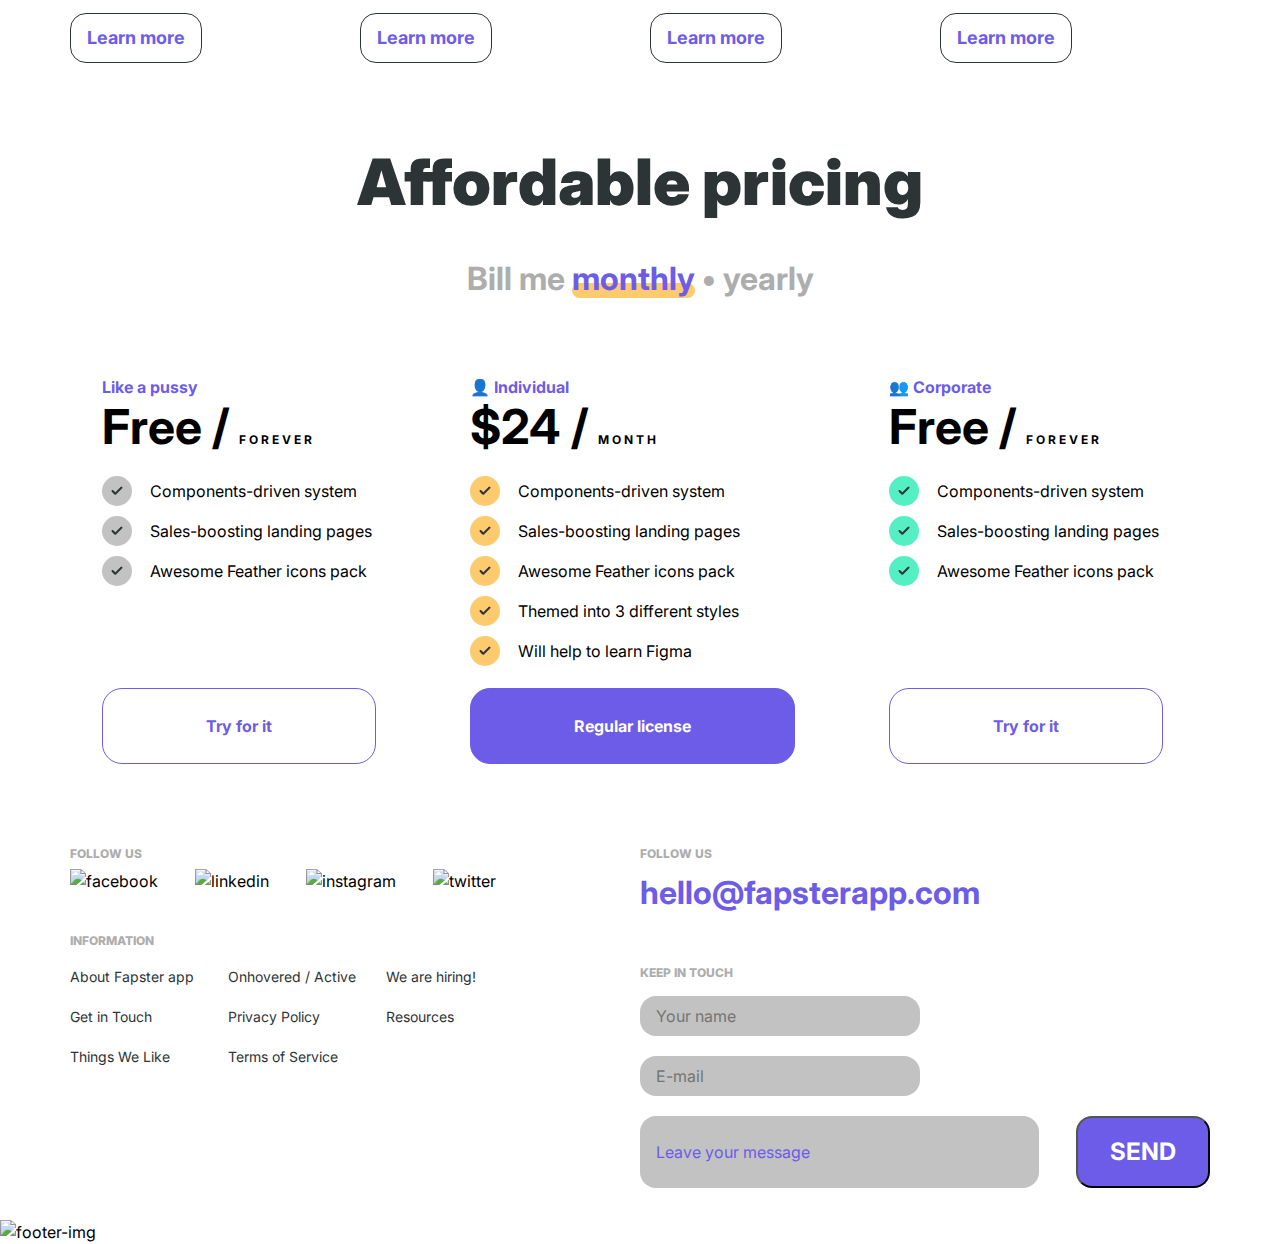
==== commit de11bb56: "final v" ====
--- a/index.html
+++ b/index.html
@@ -42,30 +42,30 @@
             <div class="content__block-1-title">Use mixed grid with imagery, replace with your own photos and
               descriptions
             </div>
-            <img src="./images/Image.1.png" style="width: 270px;
+            <img class="header-img" src="./images/Image.1.png" style="width: 270px;
        height: 464px;" alt="img/1">
             <div class="btn"><a class="button" href="#">Learn more</a></div>
           </div>
           <div class="content-block-2">
 
             <div class="content-block-2-twoimg">
-              <img src="./images/Image.2.png" style="width: 470;
+              <img class="header-img" src="./images/Image.2.png" style="width: 470;
       height: 380px;" alt="">
               <div class="content-block-2-twoimg-column">
                 <div class="content-block-2-twoimg-title">This is multipurpose grid, it fits for portfolio, services or
                   agency web site</div>
                 <div class="content-block-2-twoimg-row">
-                  <img src="./images/Image.3.png" style="width: 170px;height: 222px;" alt="img/3">
-                  <img src="./images/Image.4.png" style="width: 170px;height: 222px;" alt="img/4">
+                  <img class="header-img" src="./images/Image.3.png" style="width: 170px;height: 222px;" alt="img/3">
+                  <img class="header-img" src="./images/Image.4.png" style="width: 170px;height: 222px;" alt="img/4">
                 </div>
 
               </div>
 
             </div>
             <div class="content-block-2-3img">
-              <img src="./images/img-5.png" style="width: 270px; height: 284px;" alt="img/5">
-              <img src="./images/Image.girl.png" style="width: 370px; height: 356px;" alt="img/girl">
-              <img src="./images/Image.end.png" style="width: 170px;height: 222px;" alt="img/end">
+              <img class="header-img" src="./images/img-5.png" style="width: 270px; height: 284px;" alt="img/5">
+              <img class="header-img" src="./images/Image.girl.png" style="width: 370px; height: 356px;" alt="img/girl">
+              <img class="header-img" src="./images/Image.end.png" style="width: 170px;height: 222px;" alt="img/end">
             </div>
 
           </div>
--- a/css/style.css
+++ b/css/style.css
@@ -1,8 +1,11 @@
 @import url("../css/normalize.css");
 @import url("https://fonts.googleapis.com/css2?family=Inter:wght@400;700;900&display=swap");
 @import url("../css/media.css");
-input, input:active, input:hover, input:focus {
-  background-color: #C2C2C2;
+input,
+input:active,
+input:hover,
+input:focus {
+  background-color: #c2c2c2;
   border: none;
   outline: 0;
   outline-offset: 0;
@@ -21,6 +24,10 @@
   max-width: 1170px;
   padding: 0 15px;
   margin: 0 auto;
+}
+
+.footer {
+  padding-top: 50px;
 }
 
 .footer__inner {
@@ -62,8 +69,6 @@
   box-sizing: border-box;
 }
 
-
-
 .header {
   box-shadow: 0px 4px 8px 0px rgba(38, 50, 56, 0.08);
   box-shadow: 0px 2px 4px 0px rgba(38, 50, 56, 0.16);
@@ -74,19 +79,23 @@
   align-items: center;
   justify-content: space-between;
 }
+
 .header__nav .header__logo {
   display: flex;
   gap: 10px;
 }
+
 .header__nav .header__logo .header__logo-title {
   font-family: Inter;
   font-weight: 700;
   font-size: 48px;
 }
+
 .header__nav .nav {
   display: flex;
   margin-left: 86px;
 }
+
 .header__nav .nav a {
   text-decoration: none;
   color: rgb(108, 92, 231);
@@ -97,12 +106,20 @@
   font-size: 18px;
   align-items: center;
 }
+
 .header__nav .btn {
   padding: 8px 16px;
   background-color: rgb(108, 92, 231);
-  border-radius: 999px;
-  margin-left: 86px;
-}
+  border-radius: 50px;
+}
+
+.header-img {
+  transition: all 1s ease;
+}
+.header-img:hover {
+  transform: scale(1.1);
+}
+
 .header__nav .btn .button {
   font-family: Inter;
   font-weight: 700;
@@ -117,6 +134,7 @@
   font-size: 96px;
   text-align: center;
 }
+
 .content span {
   font-family: Inter;
   font-weight: 800;
@@ -124,17 +142,20 @@
   text-align: center;
   color: rgb(214, 48, 49);
 }
+
 .content .content-h h2 {
   font-family: Inter;
   font-weight: 800;
   font-size: 64px;
   text-align: center;
 }
+
 .content .content__block {
   display: flex;
   margin-top: 64px;
   gap: 30px;
 }
+
 .content .content__block-1 {
   display: flex;
   gap: 30px;
@@ -145,17 +166,20 @@
   border-radius: nullpx;
   flex-direction: column;
 }
+
 .content .content__block-1 .content__block-1-title {
   font-family: Inter;
   font-weight: 400;
   font-size: 18px;
 }
+
 .content .content__block-1 .btn {
   padding: 8px 16px;
   background-color: rgb(108, 92, 231);
   border-radius: 999px;
   text-align: center;
 }
+
 .content .content__block-1 .btn .button {
   font-family: Inter;
   font-weight: 700;
@@ -169,25 +193,30 @@
   gap: 30px;
   flex-direction: column;
 }
+
 .content-block-2 .content-block-2-twoimg {
   display: flex;
   gap: 30px;
 }
+
 .content-block-2 .content-block-2-twoimg .content-block-2-twoimg-column {
   margin-top: 85px;
   display: flex;
   flex-direction: column;
   gap: 30px;
 }
+
 .content-block-2 .content-block-2-twoimg .content-block-2-twoimg-row {
   display: flex;
   gap: 30px;
 }
+
 .content-block-2 .content-block-2-twoimg-title {
   font-family: Inter;
   font-weight: 400;
   font-size: 18px;
 }
+
 .content-block-2 .content-block-2-3img {
   display: flex;
   gap: 30px;
@@ -216,6 +245,7 @@
   gap: 15px;
   max-width: 270px;
 }
+
 .deliver__list-item .deliver-item__btn {
   align-self: flex-start;
 }
@@ -248,11 +278,151 @@
   color: #6c5ce7;
   transition: all 1s ease;
 }
+
 .deliver-item__btn:hover {
   background-color: #6c5ce7;
   color: #fff;
 }
 
+.price-text {
+  display: flex;
+  flex-direction: column;
+  justify-content: center;
+  text-align: center;
+  align-items: center;
+  margin-bottom: 40px;
+}
+
+.price-text__title {
+  color: #2d3436;
+  font-weight: 900;
+  font-size: 64px;
+  line-height: 77px;
+}
+
+.price-text__subtitle {
+  margin-top: 35px;
+  font-weight: 700;
+  font-size: 32px;
+  line-height: 48px;
+  color: #adadad;
+}
+
+.price-text__subtitle span {
+  color: #6c5ce7;
+  position: relative;
+}
+
+.price-text__subtitle span::after {
+  position: absolute;
+  content: "";
+  width: 100%;
+  height: 15px;
+  border-radius: 20px;
+  background-color: #fdcb6e;
+  bottom: 0;
+  left: 0;
+  z-index: -1;
+}
+
+.price__list {
+  display: flex;
+  gap: 30px;
+}
+
+.price-item {
+  display: flex;
+  flex-direction: column;
+  justify-content: space-between;
+  gap: 25px;
+  padding: 32px;
+  border-radius: 16px;
+  transition: all 1s ease;
+}
+
+.price-item:hover {
+  transform: scale(1.05);
+  box-shadow: 2px 8px 6px 5px rgba(0, 0, 0, 0.35);
+}
+
+.price-item .price-item__btn {
+  align-self: flex-end;
+}
+
+.price-item__title {
+  color: #6c5ce7;
+}
+
+.price-item__subtitle {
+  font-weight: 700;
+  font-size: 48px;
+  line-height: 56px;
+  margin-bottom: 24px;
+}
+
+.price-item__subtitle span {
+  text-transform: uppercase;
+  font-size: 12px;
+  line-height: 15px;
+  letter-spacing: 3px;
+}
+
+.price-advantages {
+  display: flex;
+  flex-direction: column;
+  gap: 16px;
+}
+
+.price-advantages__item {
+  padding-left: 48px;
+  position: relative;
+}
+
+.price-advantages__item::before {
+  position: absolute;
+  top: -3px;
+  left: 0px;
+  content: "";
+  background: url(../img/icon-checkli-dec.png);
+  background-position: center;
+  width: 30px;
+  height: 30px;
+  border-radius: 50%;
+  background-color: #c2c2c2;
+}
+
+.price-advantages__item-2::before {
+  background-color: #fdcb6e;
+}
+
+.price-advantages__item-3::before {
+  background-color: #55efc4;
+}
+
+.price-item__btn {
+  font-weight: 700;
+  color: #6c5ce7;
+  padding: 25px 103px;
+  border: 1px solid #6c5ce7;
+  border-radius: 20px;
+  text-align: center;
+}
+
+.price-btn-2 {
+  color: #fff;
+  background-color: #6c5ce7;
+}
+
+.price-btn-2:hover {
+  background-color: #fff;
+  color: #6c5ce7;
+}
+
+.price-btn-3:hover,
+.price-btn-1:hover {
+  color: #fff;
+  background-color: #6c5ce7;
+}
 
 .info-item__link:hover {
   border-bottom: 1px solid #2d3436;
@@ -302,14 +472,18 @@
   max-width: 570px;
   flex-wrap: wrap;
 }
+
 .footer-form input {
   padding: 8px 16px;
 }
-.footer-form input, .footer-form button {
+
+.footer-form input,
+.footer-form button {
   border-radius: 16px;
 }
 
-.footer-form__message, .footer-form__message::placeholder {
+.footer-form__message,
+.footer-form__message::placeholder {
   color: #6c5ce7;
 }
 
--- a/css/media.css
+++ b/css/media.css
@@ -87,3 +87,40 @@
         justify-content: center;
     }
 }
+
+@media (min-width: 992px) and (max-width: 1160px) {
+    .price-item__btn {
+        padding: 25px 90px;
+    }
+    
+}
+
+@media (max-width: 992px) {
+    .price__list {
+        flex-wrap: wrap;
+        justify-content: center;
+        gap: 20px;
+    }
+    .price-text {
+        margin-bottom: 20px;
+    }
+    .content .content-h h1{
+        font-size: 80px;
+    }
+    .content-block-2-twoimg-title, .content .content__block-1 .content__block-1-title{
+        font-size: 14px;
+    }
+}
+
+@media (max-width: 480px) {
+    .price-text__title {
+        font-size: 50px;
+    }
+    .price-text__subtitle {
+        font-size: 28px;
+    }
+    .price-item__btn {
+        width: 100%;
+        padding: 10px 60px;
+    }
+}
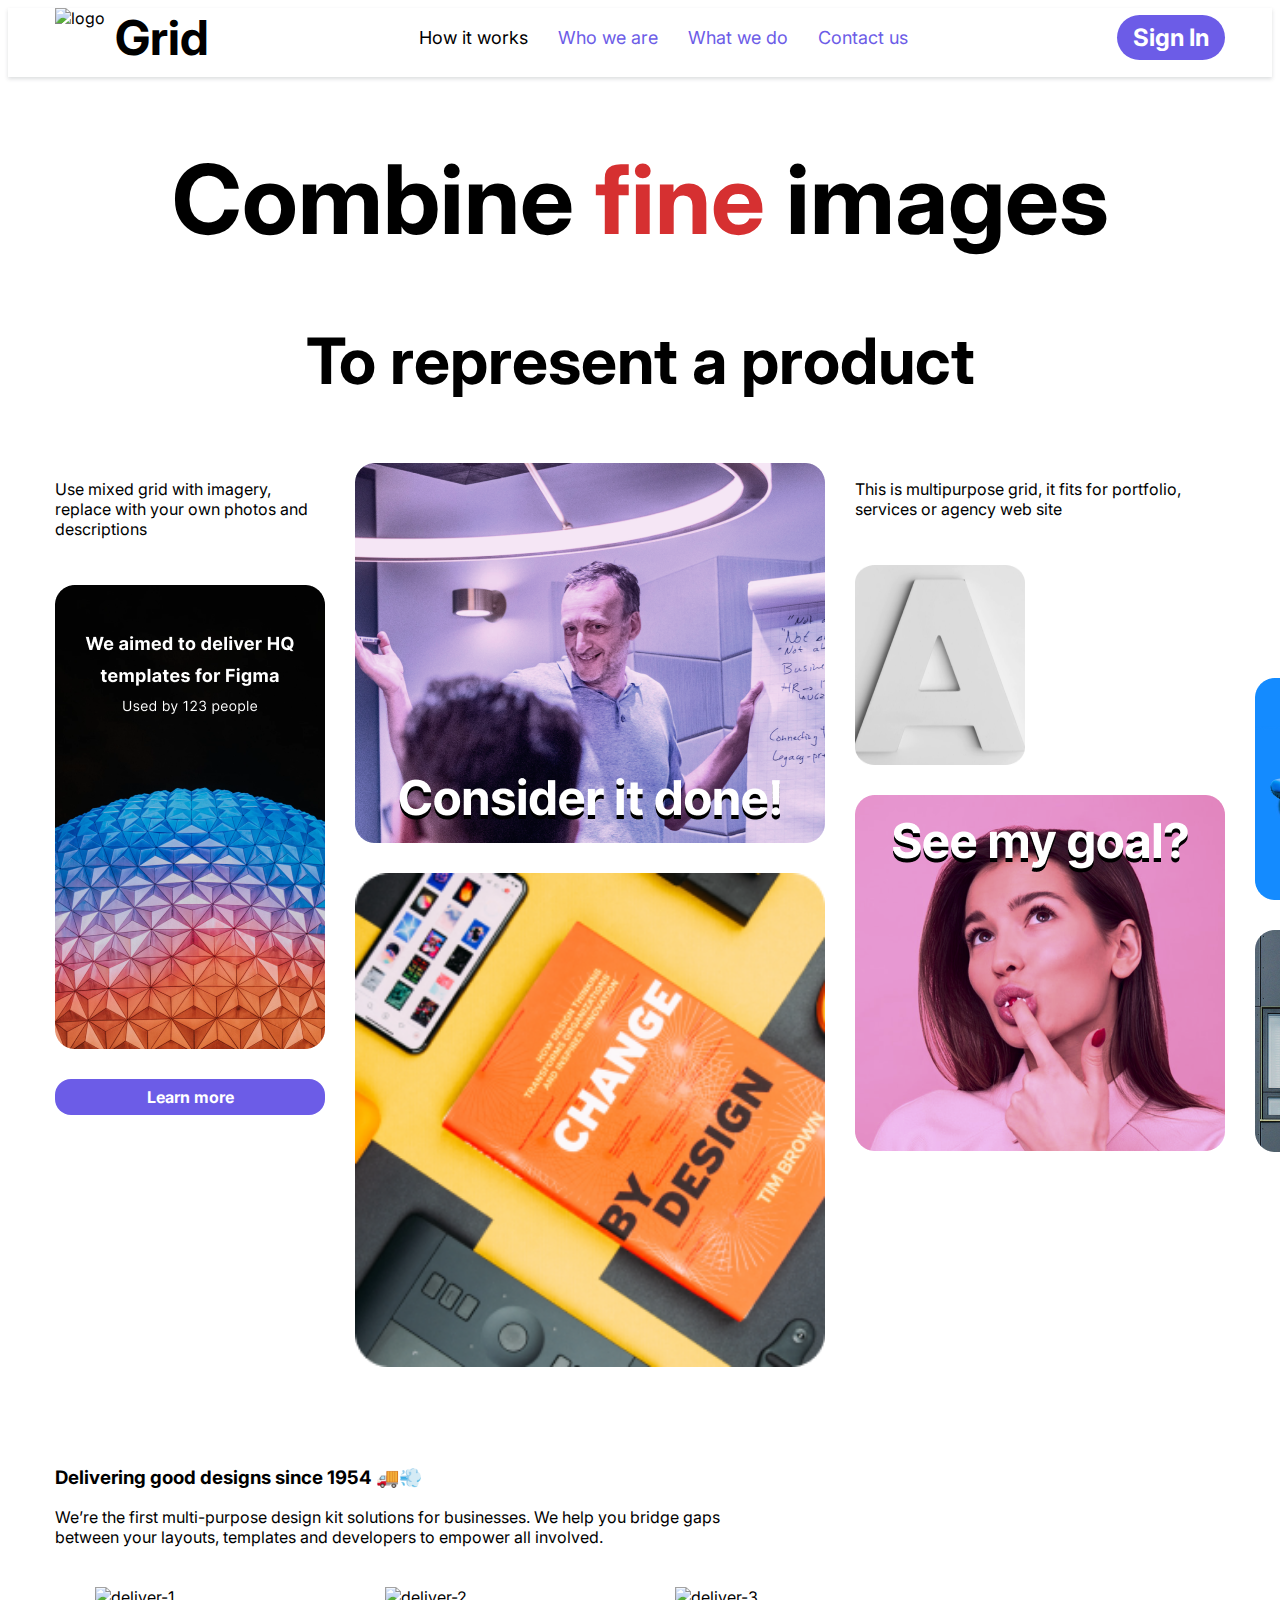
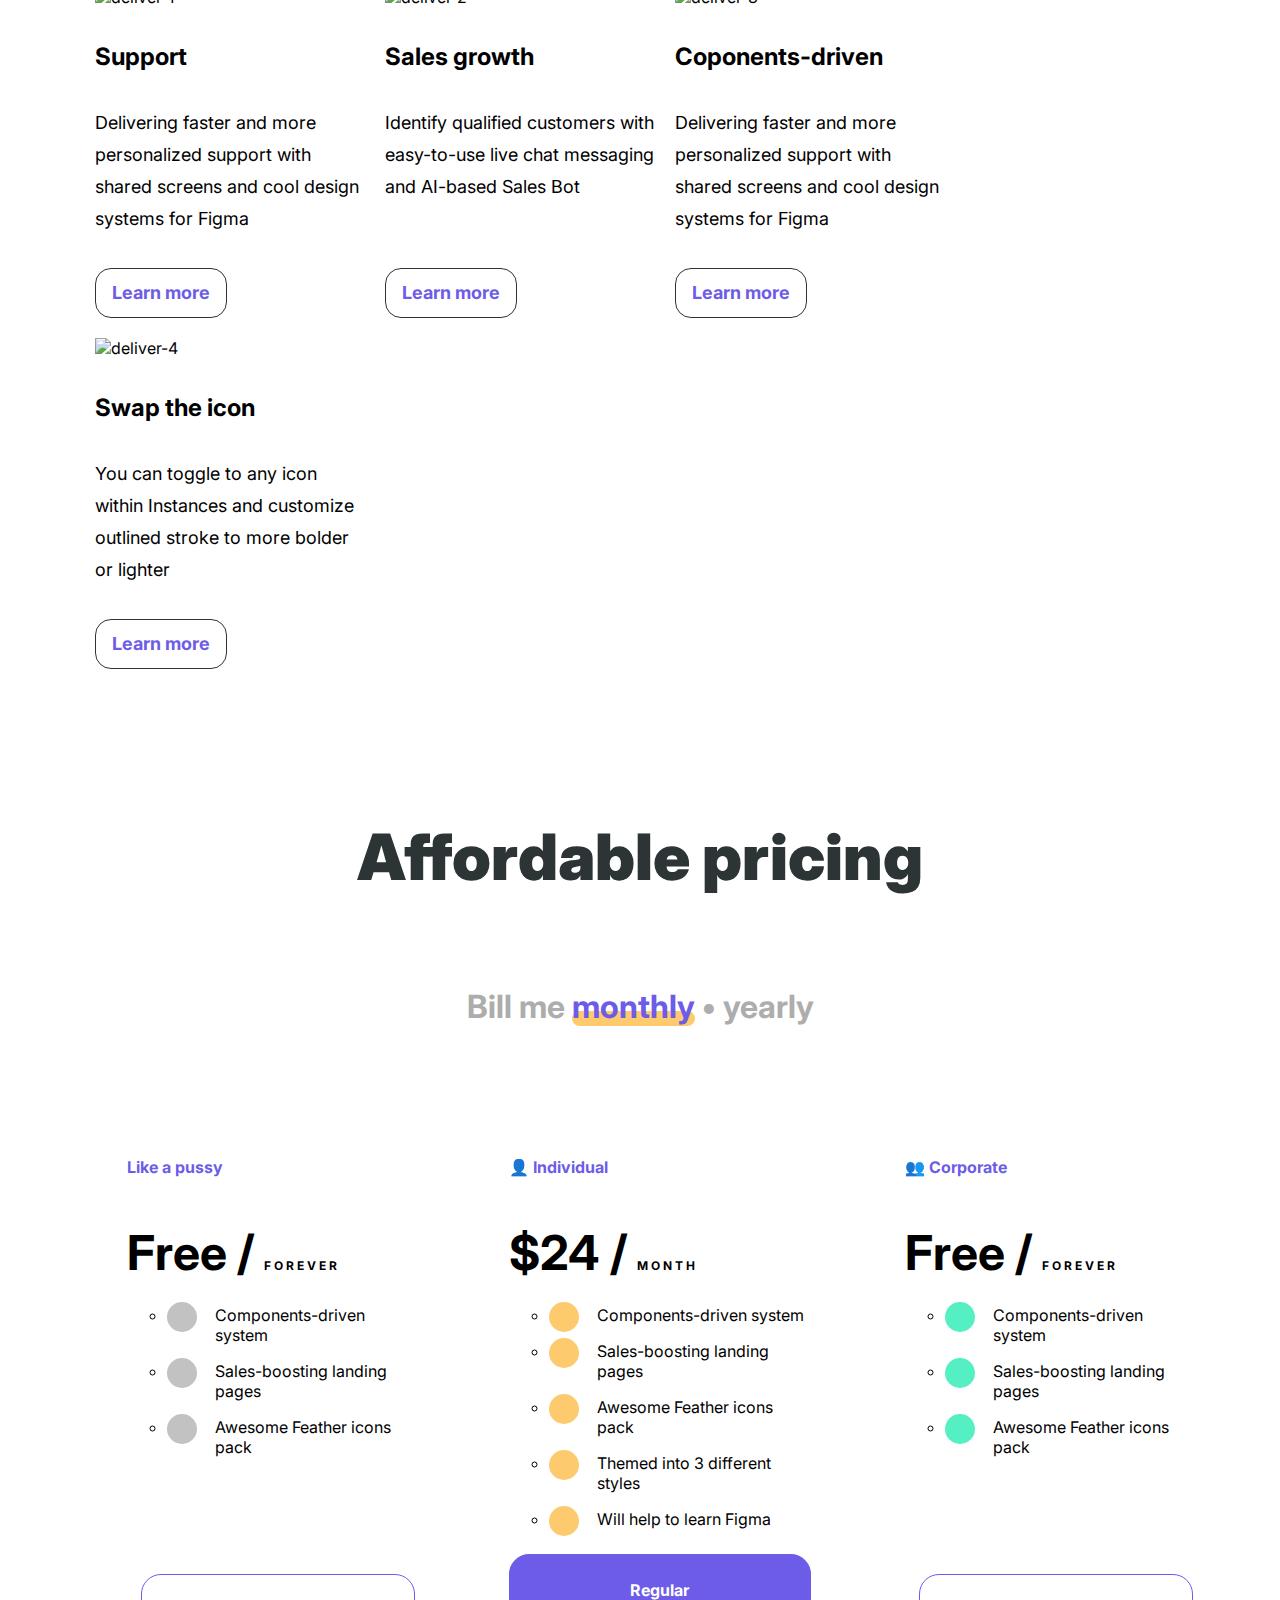
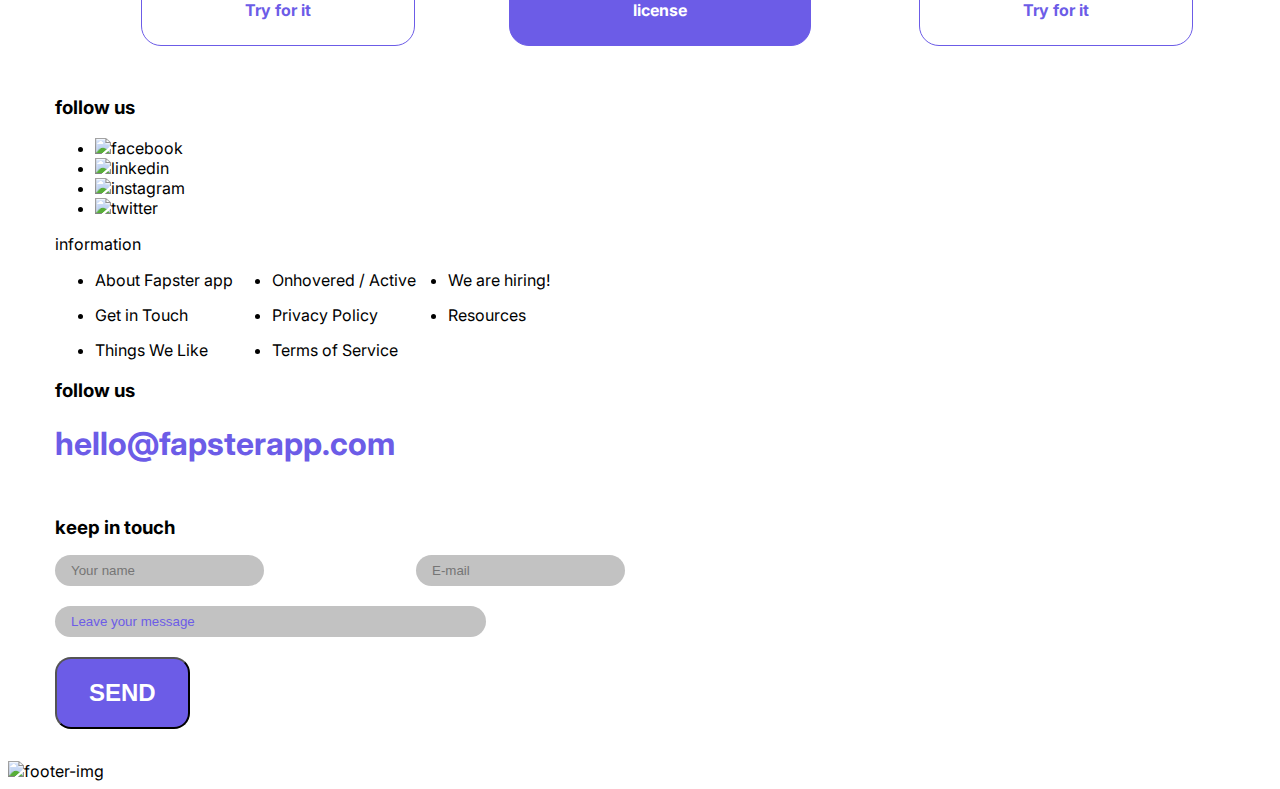
==== commit 8734d9f2: "pre-final" ====
--- a/index.html
+++ b/index.html
@@ -32,43 +32,28 @@
   </header>
   <div class="content">
     <div class="container">
-      <div class="content-h">
+      <div class="content__text">
         <h1>Combine <span>fine </span> images</h1>
         <h2>To represent a product</h2>
       </div>
-      <div class="content-img">
-        <div class="content__block">
-          <div class="content__block-1">
-            <div class="content__block-1-title">Use mixed grid with imagery, replace with your own photos and
-              descriptions
-            </div>
-            <img class="header-img" src="./images/Image.1.png" style="width: 270px;
-       height: 464px;" alt="img/1">
-            <div class="btn"><a class="button" href="#">Learn more</a></div>
-          </div>
-          <div class="content-block-2">
-
-            <div class="content-block-2-twoimg">
-              <img class="header-img" src="./images/Image.2.png" style="width: 470;
-      height: 380px;" alt="">
-              <div class="content-block-2-twoimg-column">
-                <div class="content-block-2-twoimg-title">This is multipurpose grid, it fits for portfolio, services or
-                  agency web site</div>
-                <div class="content-block-2-twoimg-row">
-                  <img class="header-img" src="./images/Image.3.png" style="width: 170px;height: 222px;" alt="img/3">
-                  <img class="header-img" src="./images/Image.4.png" style="width: 170px;height: 222px;" alt="img/4">
-                </div>
-
-              </div>
-
-            </div>
-            <div class="content-block-2-3img">
-              <img class="header-img" src="./images/img-5.png" style="width: 270px; height: 284px;" alt="img/5">
-              <img class="header-img" src="./images/Image.girl.png" style="width: 370px; height: 356px;" alt="img/girl">
-              <img class="header-img" src="./images/Image.end.png" style="width: 170px;height: 222px;" alt="img/end">
-            </div>
-
-          </div>
+      <div class="content-imgs">
+        <div class="content__column content__column-1">
+          <p class="column-1__text">Use mixed grid with imagery, replace with your own photos and descriptions</p>
+          <img src="./images/column-1__img.png" alt="column__img-1" class="column-1__img">
+          <a href="#" class="column__btn">Learn more</a>
+        </div>
+        <div class="content__column content__column-2">
+          <img src="./images/column-2__img-1.png" alt="column__img-2" class="column-2__img1">
+          <img src="./images/column-2__img-2.png" alt="column__img-3" class="column-2__img2">
+        </div>
+        <div class="content__column content__column-3">
+          <p class="column-3__text">This is multipurpose grid, it fits for portfolio, services or agency web site</p>
+          <img src="./images/column-3__img-1.png" alt="" class="column-3__img1">
+          <img src="./images/column-3__img-2.png" alt="" class="column-3__img2">
+        </div>
+        <div class="content__column content__column-4">
+          <img src="./images/column-4__img-1.png" alt="" class="column-4__img1">
+          <img src="./images/column-4__img-2.png" alt="" class="column-4__img2">
         </div>
       </div>
 
@@ -126,54 +111,54 @@
 
   <section class="price">
     <div class="container">
-       <div class="price-text">
-            <h2 class="price-text__title">Affordable pricing</h2>
-            <h3 class="price-text__subtitle">Bill me <span>monthly</span> • yearly</h3>
-       </div>
-        <ul class="price__list">
-            <li class="price__list-item price-item">
-             <div>
-                    <h4 class="price-item__title">Like a pussy</h4>
-                    <p class="price-item__subtitle">Free / <span>forever</span></p>
-                    <ul class="price-item__advantages price-advantages">
-                        <li class="price-advantages__item">Components-driven system</li>
-                        <li class="price-advantages__item">Sales-boosting landing pages</li>
-                        <li class="price-advantages__item">Awesome Feather icons pack</li>
-                    </ul>
-             </div>
-                <a href="#" class="price-item__btn price-btn-1">Try for it</a>
-            </li>
-
-            <li class="price__list-item price-item price-item-2" >
-                <div>
-                    <h4 class="price-item__title">👤 Individual</h4>
-                <p class="price-item__subtitle">$24 / <span>month</span></p>
-                <ul class="price-item__advantages price-advantages">
-                    <li class="price-advantages__item price-advantages__item-2">Components-driven system</li>
-                    <li class="price-advantages__item price-advantages__item-2">Sales-boosting landing pages</li>
-                    <li class="price-advantages__item price-advantages__item-2">Awesome Feather icons pack</li>
-                    <li class="price-advantages__item price-advantages__item-2">Themed into 3 different styles</li>
-                    <li class="price-advantages__item price-advantages__item-2">Will help to learn Figma</li>
-                </ul>
-                </div>
-                <a href="#" class="price-item__btn price-btn-2">Regular license</a>
-            </li>
-
-            <li class="price__list-item price-item">
-                <div>
-                    <h4 class="price-item__title">👥 Corporate</h4>
-                    <p class="price-item__subtitle">Free / <span>forever</span></p>
-                    <ul class="price-item__advantages price-advantages">
-                        <li class="price-advantages__item price-advantages__item-3">Components-driven system</li>
-                        <li class="price-advantages__item price-advantages__item-3">Sales-boosting landing pages</li>
-                        <li class="price-advantages__item price-advantages__item-3">Awesome Feather icons pack</li>
-                    </ul>
-                </div>
-                <a href="#" class="price-item__btn price-btn-3">Try for it</a>
-            </li>
-        </ul>
-    </div>
-</section>
+      <div class="price-text">
+        <h2 class="price-text__title">Affordable pricing</h2>
+        <h3 class="price-text__subtitle">Bill me <span>monthly</span> • yearly</h3>
+      </div>
+      <ul class="price__list">
+        <li class="price__list-item price-item">
+          <div>
+            <h4 class="price-item__title">Like a pussy</h4>
+            <p class="price-item__subtitle">Free / <span>forever</span></p>
+            <ul class="price-item__advantages price-advantages">
+              <li class="price-advantages__item">Components-driven system</li>
+              <li class="price-advantages__item">Sales-boosting landing pages</li>
+              <li class="price-advantages__item">Awesome Feather icons pack</li>
+            </ul>
+          </div>
+          <a href="#" class="price-item__btn price-btn-1">Try for it</a>
+        </li>
+
+        <li class="price__list-item price-item price-item-2">
+          <div>
+            <h4 class="price-item__title">👤 Individual</h4>
+            <p class="price-item__subtitle">$24 / <span>month</span></p>
+            <ul class="price-item__advantages price-advantages">
+              <li class="price-advantages__item price-advantages__item-2">Components-driven system</li>
+              <li class="price-advantages__item price-advantages__item-2">Sales-boosting landing pages</li>
+              <li class="price-advantages__item price-advantages__item-2">Awesome Feather icons pack</li>
+              <li class="price-advantages__item price-advantages__item-2">Themed into 3 different styles</li>
+              <li class="price-advantages__item price-advantages__item-2">Will help to learn Figma</li>
+            </ul>
+          </div>
+          <a href="#" class="price-item__btn price-btn-2">Regular license</a>
+        </li>
+
+        <li class="price__list-item price-item">
+          <div>
+            <h4 class="price-item__title">👥 Corporate</h4>
+            <p class="price-item__subtitle">Free / <span>forever</span></p>
+            <ul class="price-item__advantages price-advantages">
+              <li class="price-advantages__item price-advantages__item-3">Components-driven system</li>
+              <li class="price-advantages__item price-advantages__item-3">Sales-boosting landing pages</li>
+              <li class="price-advantages__item price-advantages__item-3">Awesome Feather icons pack</li>
+            </ul>
+          </div>
+          <a href="#" class="price-item__btn price-btn-3">Try for it</a>
+        </li>
+      </ul>
+    </div>
+  </section>
 
 
   <footer class="footer">
--- a/css/style.css
+++ b/css/style.css
@@ -26,58 +26,21 @@
   margin: 0 auto;
 }
 
-.footer {
-  padding-top: 50px;
-}
-
-.footer__inner {
-  display: flex;
-  justify-content: space-between;
-}
-
-.footer-title {
-  font-weight: 800;
-  font-size: 12px;
-  line-height: 15px;
-  color: #adadad;
-  text-transform: uppercase;
-  margin-bottom: 8px;
-}
-
-.social-list {
-  display: flex;
-  align-items: center;
-  gap: 37px;
-}
-
-.footer-info__title {
-  margin-top: 40px;
-  margin-bottom: 16px;
-}
-
-.info-item__link {
-  font-weight: 400;
-  font-size: 14px;
-  line-height: 24px;
-  color: #2d3436;
-  transition: all 0.3s ease;
-}
-
-* {
-  margin: 0;
-  padding: 0;
-  box-sizing: border-box;
-}
-
 .header {
   box-shadow: 0px 4px 8px 0px rgba(38, 50, 56, 0.08);
   box-shadow: 0px 2px 4px 0px rgba(38, 50, 56, 0.16);
 }
 
+.header-img {
+  width: 70%;
+  height: 70%;
+}
+
 .header__nav {
   display: flex;
   align-items: center;
   justify-content: space-between;
+  padding-bottom: 10px;
 }
 
 .header__nav .header__logo {
@@ -93,7 +56,6 @@
 
 .header__nav .nav {
   display: flex;
-  margin-left: 86px;
 }
 
 .header__nav .nav a {
@@ -128,98 +90,73 @@
   text-decoration: none;
 }
 
-.content .content-h h1 {
+.content__text {
   font-family: Inter;
   font-weight: 800;
+  text-align: center;
+}
+.content__text h1 {
   font-size: 96px;
-  text-align: center;
-}
-
-.content span {
-  font-family: Inter;
-  font-weight: 800;
-  font-size: 96px;
-  text-align: center;
+}
+.content__text h1 span {
   color: rgb(214, 48, 49);
 }
-
-.content .content-h h2 {
-  font-family: Inter;
-  font-weight: 800;
+.content__text h2 {
   font-size: 64px;
-  text-align: center;
-}
-
-.content .content__block {
-  display: flex;
+}
+
+.content-imgs {
   margin-top: 64px;
-  gap: 30px;
-}
-
-.content .content__block-1 {
-  display: flex;
-  gap: 30px;
-  height: 96px;
-  width: 270px;
-  left: 135px;
-  top: 440px;
-  border-radius: nullpx;
-  flex-direction: column;
-}
-
-.content .content__block-1 .content__block-1-title {
-  font-family: Inter;
-  font-weight: 400;
-  font-size: 18px;
-}
-
-.content .content__block-1 .btn {
+  display: flex;
+  gap: 30px;
+}
+
+.content__column-1 {
+  max-width: 270px;
+  text-align: left;
+  display: flex;
+  flex-direction: column;
+  gap: 30px;
+}
+
+.content__column-2 {
+  display: flex;
+  flex-direction: column;
+  gap: 30px;
+  max-width: 470px;
+}
+
+.content__column-3 {
+  display: flex;
+  flex-direction: column;
+  gap: 30px;
+  max-width: 370px;
+}
+
+.content__column-4 {
+  display: flex;
+  flex-direction: column;
+  justify-content: center;
+  gap: 30px;
+}
+
+.column-3__img1 {
+  width: 170px;
+  height: 200px;
+}
+
+.column-3__img2 {
+  width: 370px;
+  height: 356px;
+}
+
+.column__btn {
   padding: 8px 16px;
-  background-color: rgb(108, 92, 231);
-  border-radius: 999px;
-  text-align: center;
-}
-
-.content .content__block-1 .btn .button {
-  font-family: Inter;
-  font-weight: 700;
-  font-size: 32px;
-  color: white;
-  text-decoration: none;
-}
-
-.content-block-2 {
-  display: flex;
-  gap: 30px;
-  flex-direction: column;
-}
-
-.content-block-2 .content-block-2-twoimg {
-  display: flex;
-  gap: 30px;
-}
-
-.content-block-2 .content-block-2-twoimg .content-block-2-twoimg-column {
-  margin-top: 85px;
-  display: flex;
-  flex-direction: column;
-  gap: 30px;
-}
-
-.content-block-2 .content-block-2-twoimg .content-block-2-twoimg-row {
-  display: flex;
-  gap: 30px;
-}
-
-.content-block-2 .content-block-2-twoimg-title {
-  font-family: Inter;
-  font-weight: 400;
-  font-size: 18px;
-}
-
-.content-block-2 .content-block-2-3img {
-  display: flex;
-  gap: 30px;
+  background-color: #6c5ce7;
+  border-radius: 16px;
+  color: #fff;
+  font-weight: 700;
+  text-align: center;
 }
 
 .deliver {
--- a/css/media.css
+++ b/css/media.css
@@ -1,4 +1,9 @@
 @media (max-width: 990px) {
+    .header__nav {
+        display: flex;
+        flex-direction: column;
+        gap: 20px;
+    }
     .info-list {
         grid-gap: 15px 10px;
     }
@@ -12,6 +17,23 @@
     .deliver__list {
         justify-content: center;
         gap: 30px;
+    }
+    .content-imgs {
+        flex-direction: column;
+        align-items: center;
+    }
+    .content__column {
+        align-items: center;
+    }
+    .content__column img {
+        width: 370px;
+        height: 270px;
+    }
+    .column-3__img1 {
+        display: none;
+    }
+    .content__column-4 {
+        display: none;
     }
 }
 
@@ -40,6 +62,19 @@
     .footer-form__message {
         width: 100%;
     }
+    .content__text h1 {
+        font-size: 52px;
+    }
+    .content__text h2 {
+        font-size: 40px;
+    }
+    .nav {
+        flex-direction: column;
+        GAP: 15px;
+    }
+    .nav img {
+        display: none;
+    }
 }
 
 @media (max-width: 480px) {
@@ -86,13 +121,19 @@
         flex-direction: column;
         justify-content: center;
     }
+
+    .content__text h1 {
+        font-size: 36px;
+    }
+    .content__text h2 {
+        font-size: 28px;
+    }
 }
 
 @media (min-width: 992px) and (max-width: 1160px) {
     .price-item__btn {
         padding: 25px 90px;
     }
-    
 }
 
 @media (max-width: 992px) {
@@ -104,10 +145,11 @@
     .price-text {
         margin-bottom: 20px;
     }
-    .content .content-h h1{
+    .content .content-h h1 {
         font-size: 80px;
     }
-    .content-block-2-twoimg-title, .content .content__block-1 .content__block-1-title{
+    .content-block-2-twoimg-title,
+    .content .content__block-1 .content__block-1-title {
         font-size: 14px;
     }
 }
@@ -124,3 +166,303 @@
         padding: 10px 60px;
     }
 }
+
+@media screen and (max-width: 990px) {
+    .header__nav {
+        display: flex;
+    }
+    .content-img {
+        width: 100%;
+    }
+    .content-h {
+        max-width: 75%;
+    }
+    .img-text p {
+        font-size: 20px;
+        color: black;
+        top: 0;
+        left: 0px;
+    }
+    .content__block {
+        margin-top: 0;
+        max-width: 70%;
+        gap: 15px;
+    }
+    .content-b2-img-column {
+        margin-top: 0;
+    }
+
+    .content-img {
+        padding: 0 50px;
+    }
+    .content-h h1 {
+        font-size: 80px;
+    }
+    .img-hover {
+        max-width: 50%;
+    }
+}
+
+@media (max-width: 990px) {
+    .info-list {
+        grid-gap: 15px 10px;
+    }
+    .footer-form {
+        gap: 15px;
+        max-width: 525px;
+    }
+    .footer-form input {
+        padding: 8px 15px;
+    }
+}
+
+@media (max-width: 898px) {
+    .footer-form__message {
+        width: auto;
+    }
+    .footer-form {
+        max-width: 420px;
+    }
+}
+@media (max-width: 767px) {
+    .header__nav {
+        justify-content: center;
+    }
+    .footer-form {
+        max-width: 377px;
+        justify-content: center;
+    }
+    .info-list {
+        grid-gap: 10px 5px;
+    }
+    .footer-right__link {
+        font-size: 26px;
+    }
+    .form-title {
+        text-align: center;
+    }
+}
+
+@media (max-width: 480px) {
+    .social-list {
+        justify-content: center;
+    }
+    .info-list {
+        text-align: center;
+        grid-template-columns: repeat(2, 1fr);
+        grid-template-areas:
+            "FirstColumn" "SecondColumn"
+            "FirstColumn" "SecondColumn"
+            "FirstColumn" "SecondColumn"
+            "ThirdColumn" "ThirdColumn";
+    }
+
+    .footer__inner {
+        flex-direction: column;
+    }
+    .footer-left__title,
+    .footer-right__title,
+    .footer-info__title {
+        text-align: center;
+    }
+    .footer-info__title {
+        margin-top: 25px;
+    }
+    .footer-right {
+        display: flex;
+        flex-direction: column;
+        align-items: center;
+    }
+    .footer-right__title {
+        margin-top: 40px;
+    }
+    .footer-right__link {
+        display: flex;
+        justify-content: center;
+    }
+    .form-title {
+        margin-top: 25px;
+    }
+    .footer-form {
+        flex-direction: column;
+        justify-content: center;
+    }
+}
+@media (min-width: 992px) and (max-width: 1160px) {
+    .price-item__btn {
+        padding: 25px 90px;
+    }
+}
+
+@media (max-width: 992px) {
+    .price__list {
+        flex-wrap: wrap;
+        justify-content: center;
+        gap: 20px;
+    }
+    .price-text {
+        margin-bottom: 20px;
+    }
+}
+
+@media (max-width: 480px) {
+    .price-text__title {
+        font-size: 50px;
+    }
+    .price-text__subtitle {
+        font-size: 28px;
+    }
+    .price-item__btn {
+        padding: 10px 60px;
+    }
+}
+
+@media screen and (max-width: 990px) {
+    .header__nav {
+        display: flex;
+    }
+    .content-img {
+        width: 100%;
+    }
+    .content-h {
+        max-width: 75%;
+    }
+    .img-text p {
+        font-size: 20px;
+        color: black;
+        top: 0;
+        left: 0px;
+    }
+    .content__block {
+        margin-top: 0;
+        max-width: 70%;
+        gap: 15px;
+    }
+    .content-b2-img-column {
+        margin-top: 0;
+    }
+
+    .content-img {
+        padding: 0 50px;
+    }
+    .content-h h1 {
+        font-size: 80px;
+    }
+    .img-hover {
+        max-width: 50%;
+    }
+}
+
+@media (max-width: 990px) {
+    .info-list {
+        grid-gap: 15px 10px;
+    }
+    .footer-form {
+        gap: 15px;
+        max-width: 525px;
+    }
+    .footer-form input {
+        padding: 8px 15px;
+    }
+}
+
+@media (max-width: 898px) {
+    .footer-form__message {
+        width: auto;
+    }
+    .footer-form {
+        max-width: 420px;
+    }
+}
+@media (max-width: 767px) {
+    .header__nav {
+        justify-content: center;
+    }
+    .footer-form {
+        max-width: 377px;
+        justify-content: center;
+    }
+    .info-list {
+        grid-gap: 10px 5px;
+    }
+    .footer-right__link {
+        font-size: 26px;
+    }
+    .form-title {
+        text-align: center;
+    }
+}
+
+@media (max-width: 480px) {
+    .social-list {
+        justify-content: center;
+    }
+    .info-list {
+        text-align: center;
+        grid-template-columns: repeat(2, 1fr);
+        grid-template-areas:
+            "FirstColumn" "SecondColumn"
+            "FirstColumn" "SecondColumn"
+            "FirstColumn" "SecondColumn"
+            "ThirdColumn" "ThirdColumn";
+    }
+
+    .footer__inner {
+        flex-direction: column;
+    }
+    .footer-left__title,
+    .footer-right__title,
+    .footer-info__title {
+        text-align: center;
+    }
+    .footer-info__title {
+        margin-top: 25px;
+    }
+    .footer-right {
+        display: flex;
+        flex-direction: column;
+        align-items: center;
+    }
+    .footer-right__title {
+        margin-top: 40px;
+    }
+    .footer-right__link {
+        display: flex;
+        justify-content: center;
+    }
+    .form-title {
+        margin-top: 25px;
+    }
+    .footer-form {
+        flex-direction: column;
+        justify-content: center;
+    }
+}
+@media (min-width: 992px) and (max-width: 1160px) {
+    .price-item__btn {
+        padding: 25px 90px;
+    }
+}
+
+@media (max-width: 992px) {
+    .price__list {
+        flex-wrap: wrap;
+        justify-content: center;
+        gap: 20px;
+    }
+    .price-text {
+        margin-bottom: 20px;
+    }
+}
+
+@media (max-width: 480px) {
+    .price-text__title {
+        font-size: 50px;
+    }
+    .price-text__subtitle {
+        font-size: 28px;
+    }
+    .price-item__btn {
+        padding: 10px 60px;
+    }
+}
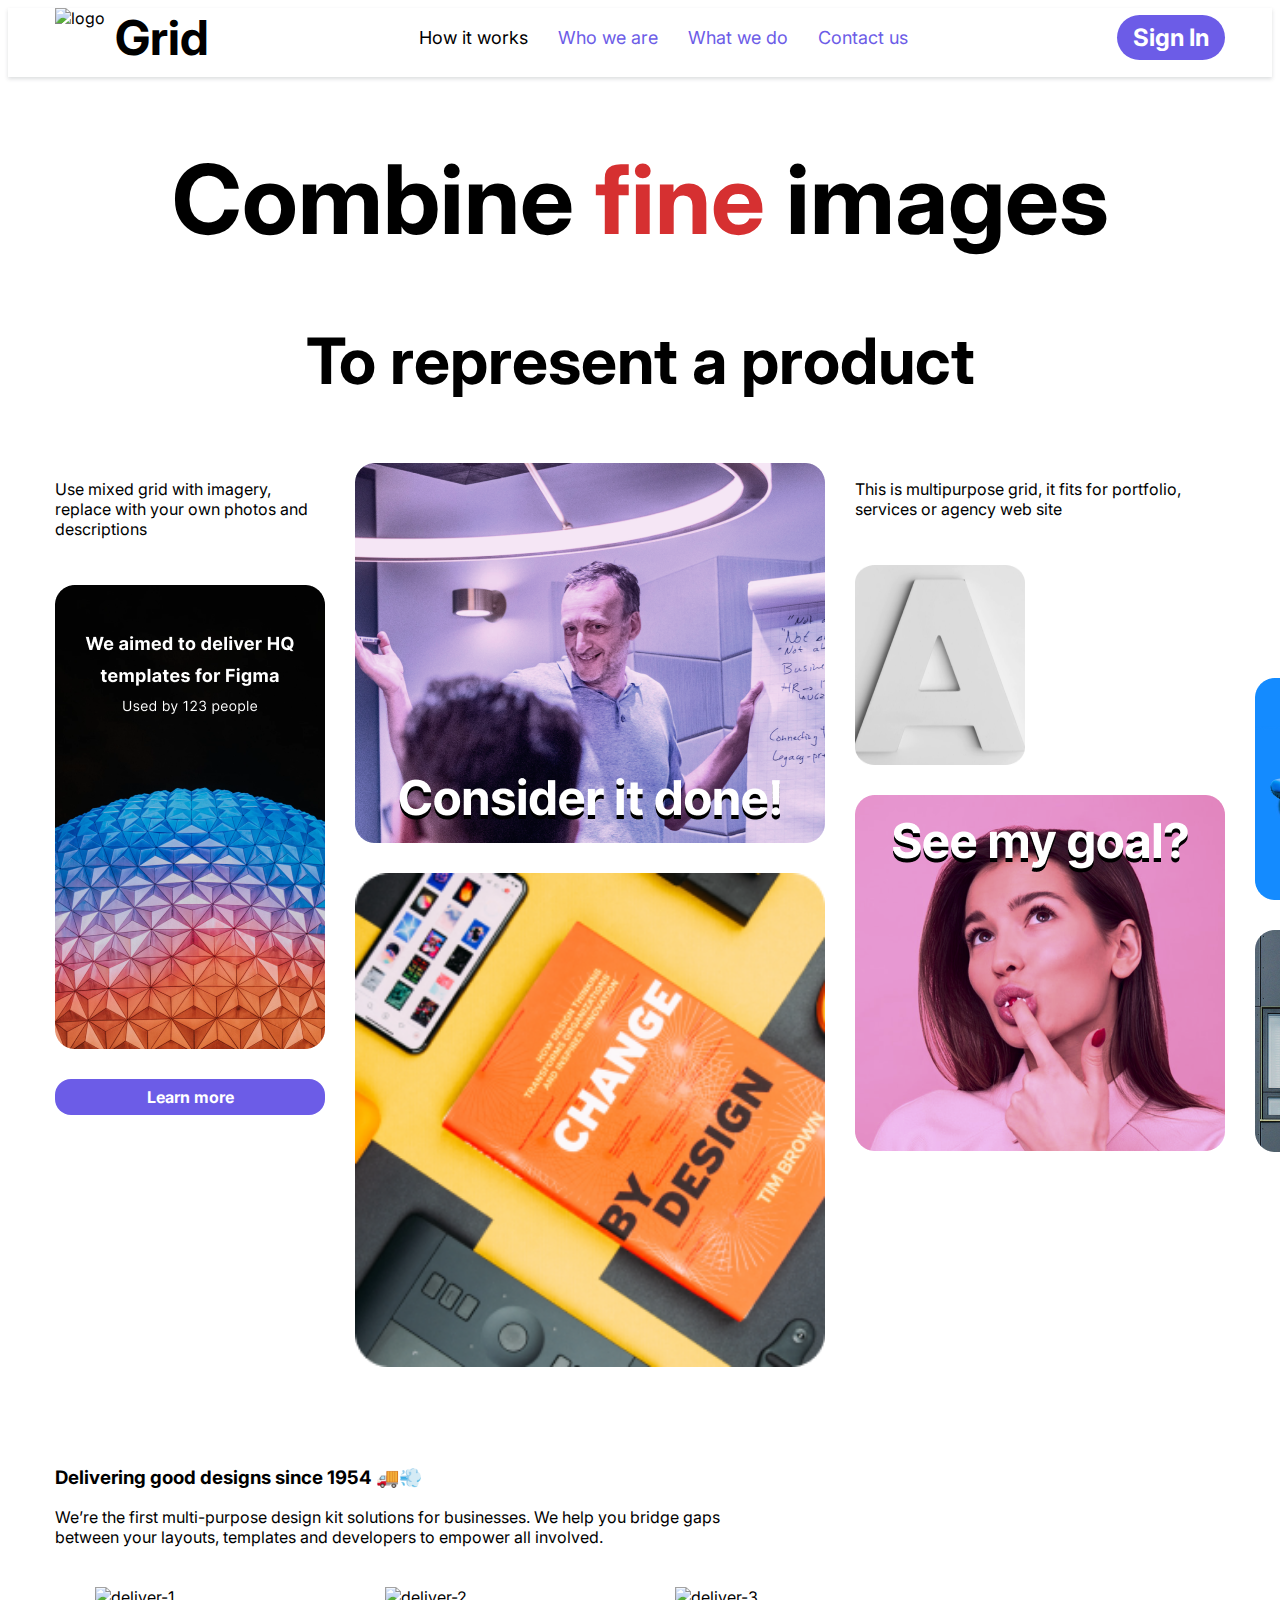
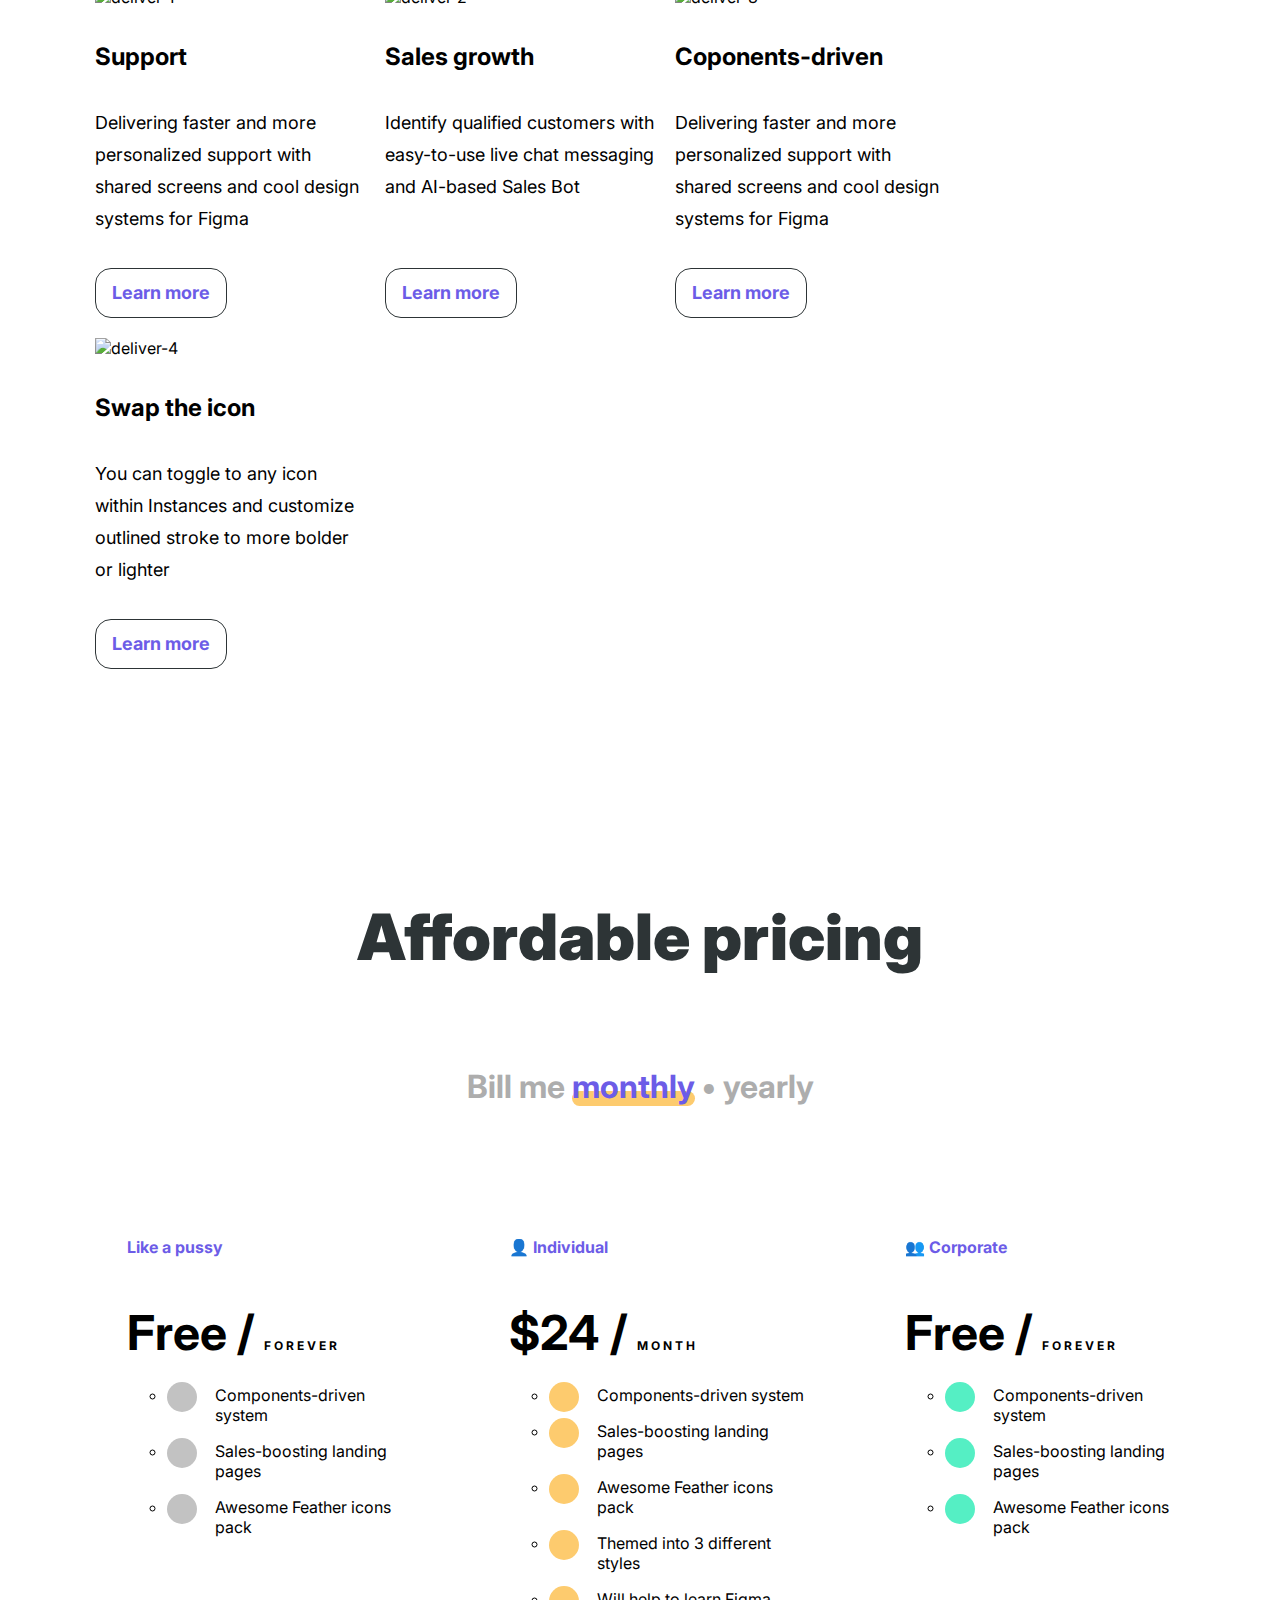
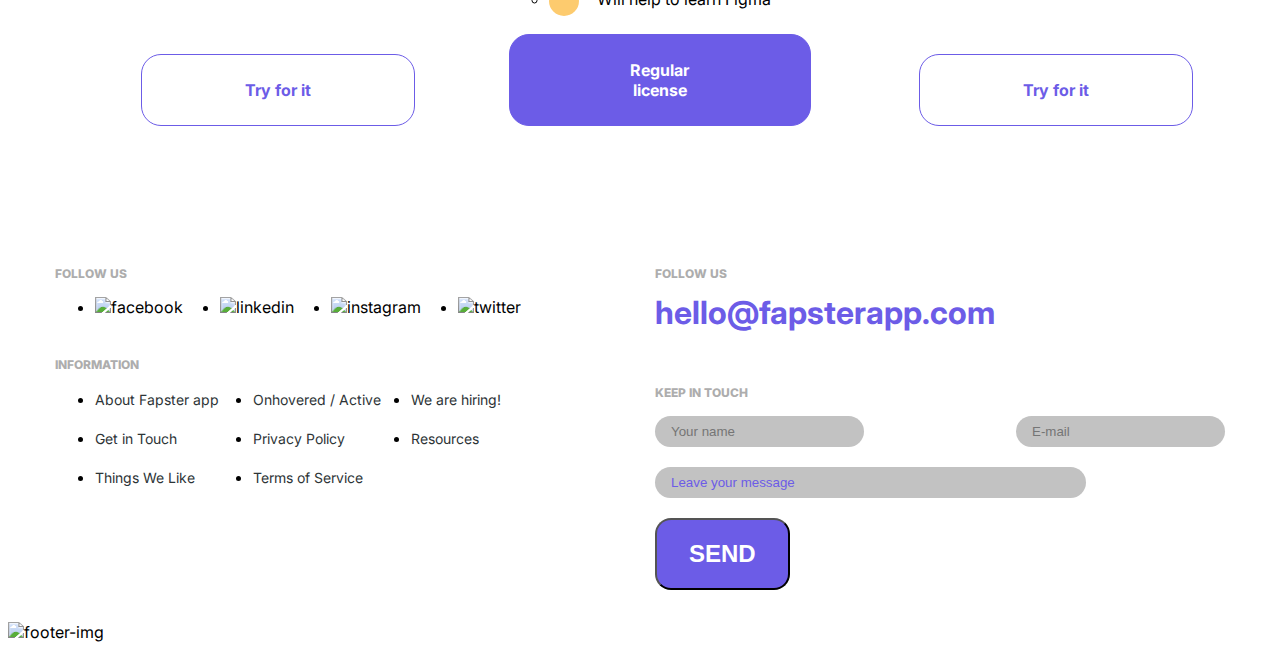
==== commit 78b0df20: "final" ====
--- a/index.html
+++ b/index.html
@@ -39,21 +39,21 @@
       <div class="content-imgs">
         <div class="content__column content__column-1">
           <p class="column-1__text">Use mixed grid with imagery, replace with your own photos and descriptions</p>
-          <img src="./images/column-1__img.png" alt="column__img-1" class="column-1__img">
+          <img src="./images/column-1__img.png" alt="content-1" class="column-1__img">
           <a href="#" class="column__btn">Learn more</a>
         </div>
         <div class="content__column content__column-2">
-          <img src="./images/column-2__img-1.png" alt="column__img-2" class="column-2__img1">
-          <img src="./images/column-2__img-2.png" alt="column__img-3" class="column-2__img2">
+          <img src="./images/column-2__img-1.png" alt="content-2" class="column-2__img1">
+          <img src="./images/column-2__img-2.png" alt="content-3" class="column-2__img2">
         </div>
         <div class="content__column content__column-3">
           <p class="column-3__text">This is multipurpose grid, it fits for portfolio, services or agency web site</p>
-          <img src="./images/column-3__img-1.png" alt="" class="column-3__img1">
-          <img src="./images/column-3__img-2.png" alt="" class="column-3__img2">
+          <img src="./images/column-3__img-1.png" alt="content-4" class="column-3__img1">
+          <img src="./images/column-3__img-2.png" alt="content-5" class="column-3__img2">
         </div>
         <div class="content__column content__column-4">
-          <img src="./images/column-4__img-1.png" alt="" class="column-4__img1">
-          <img src="./images/column-4__img-2.png" alt="" class="column-4__img2">
+          <img src="./images/column-4__img-1.png" alt="content-6" class="column-4__img1">
+          <img src="./images/column-4__img-2.png" alt="content-7" class="column-4__img2">
         </div>
       </div>
 
--- a/css/style.css
+++ b/css/style.css
@@ -221,6 +221,10 @@
   color: #fff;
 }
 
+.price {
+  padding: 80px 0;
+}
+
 .price-text {
   display: flex;
   flex-direction: column;
@@ -361,6 +365,39 @@
   background-color: #6c5ce7;
 }
 
+.footer__inner {
+  display: flex;
+  justify-content: space-between;
+}
+
+.footer-title {
+  font-weight: 800;
+  font-size: 12px;
+  line-height: 15px;
+  color: #adadad;
+  text-transform: uppercase;
+  margin-bottom: 8px;
+}
+
+.social-list {
+  display: flex;
+  align-items: center;
+  gap: 37px;
+}
+
+.footer-info__title {
+  margin-top: 40px;
+  margin-bottom: 16px;
+}
+
+.info-item__link {
+  font-weight: 400;
+  font-size: 14px;
+  line-height: 24px;
+  color: #2d3436;
+  transition: all 0.3s ease;
+}
+
 .info-item__link:hover {
   border-bottom: 1px solid #2d3436;
 }
@@ -409,18 +446,14 @@
   max-width: 570px;
   flex-wrap: wrap;
 }
-
 .footer-form input {
   padding: 8px 16px;
 }
-
-.footer-form input,
-.footer-form button {
+.footer-form input, .footer-form button {
   border-radius: 16px;
 }
 
-.footer-form__message,
-.footer-form__message::placeholder {
+.footer-form__message, .footer-form__message::placeholder {
   color: #6c5ce7;
 }
 
